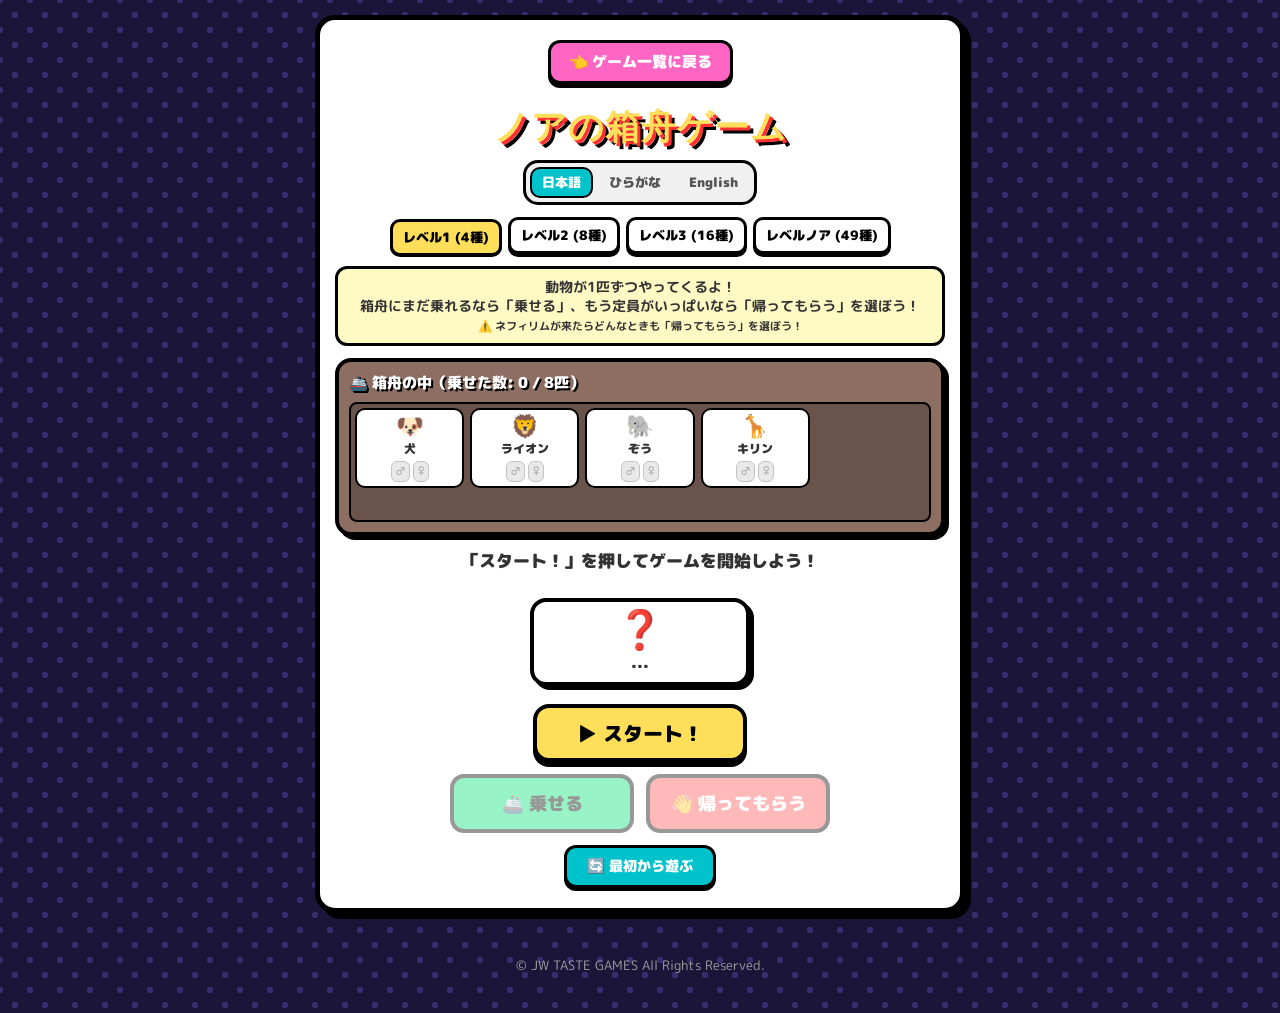
==== ark_game.html @ 095ab3c3 "Add files via upload" ====
<!DOCTYPE html>
<html lang="ja">

<head>
 <meta charset="UTF-8">
 <meta name="viewport" content="width=device-width, initial-scale=1.0, maximum-scale=1.0, user-scalable=no">
 <title>ARK GAME - JW TASTE GAMES</title>
 <!-- レトロゲーム風フォント (Google Fonts) -->
 <link href="https://fonts.googleapis.com/css2?family=Press+Start+2P&family=M+PLUS+Rounded+1c:wght@700;900&display=swap" rel="stylesheet">
 
 <style>
 * {
   box-sizing: border-box;
 }

 /* 全体のスタイル（index.htmlと統一） */
 body {
   background-color: #1b153a; /* ポップな濃いパープル */
   color: #333;
   font-family: 'M PLUS Rounded 1c', sans-serif;
   margin: 0;
   padding: 15px 10px;
   display: flex;
   flex-direction: column;
   align-items: center;
   min-height: 100vh;
   background-image: 
     radial-gradient(#392c6e 15%, transparent 16%),
     radial-gradient(#392c6e 15%, transparent 16%);
   background-size: 30px 30px;
   background-position: 0 0, 15px 15px;
   overflow-x: hidden;
   transition: background-color 0.5s ease;
 }

 body.success-bg {
   background-color: #0d47a1;
 }

 body.error-bg {
   background-color: #212121 !important;
 }

 /* メインコンテナ（白カード枠） */
 .main-card {
   background: #ffffff;
   border: 5px solid #000000;
   border-radius: 20px;
   padding: 20px 15px;
   box-shadow: 6px 6px 0px #000000;
   width: 100%;
   max-width: 650px;
   display: flex;
   flex-direction: column;
   align-items: center;
   margin-bottom: 20px;
 }

 /* タイトル */
 h1 {
   font-family: 'Press Start 2P', cursive, sans-serif;
   font-size: 1.8rem;
   color: #ffde59; /* レトロイエロー */
   text-shadow: 3px 3px 0px #ff3131, 6px 6px 0px #000000;
   letter-spacing: 1px;
   margin: 0 0 15px 0;
   text-align: center;
   line-height: 1.3;
 }

 /* 戻るボタン */
 .back-btn {
   display: inline-block;
   background-color: #ff66c4;
   color: #ffffff;
   font-weight: 900;
   font-size: 0.95rem;
   padding: 8px 18px;
   border: 3.5px solid #000000;
   border-radius: 12px;
   text-decoration: none;
   box-shadow: 0 4px 0 #000000;
   margin-bottom: 15px;
   transition: all 0.1s;
 }

 .back-btn:active {
   transform: translateY(3px);
   box-shadow: 0 1px 0 #000000;
 }

 /* 言語切替エリア */
 .lang-switch-container {
   margin-bottom: 12px;
   background: #f0f0f0;
   border: 3px solid #000000;
   padding: 4px;
   border-radius: 15px;
   display: flex;
   gap: 4px;
 }

 .lang-btn {
   background: none;
   border: 2px solid transparent;
   padding: 4px 10px;
   border-radius: 10px;
   cursor: pointer;
   font-size: 0.8rem;
   font-weight: 900;
   color: #555;
   font-family: 'M PLUS Rounded 1c', sans-serif;
 }

 .lang-btn.active {
   background-color: #00c2cb;
   color: white;
   border-color: #000000;
 }

 /* 説明テキスト */
 .instructions {
   font-size: 0.85rem;
   margin: 0 0 12px 0;
   color: #333;
   line-height: 1.4;
   font-weight: 700;
   background-color: #fff9c4;
   border: 3px solid #000000;
   border-radius: 12px;
   padding: 8px 12px;
   text-align: center;
   width: 100%;
 }

 body.error-bg .instructions {
   background-color: #424242;
   color: #ffffff;
 }

 /* レベル選択エリア */
 .level-container {
   margin-bottom: 12px;
   display: flex;
   justify-content: center;
   gap: 6px;
   flex-wrap: wrap;
 }

 .level-btn {
   background-color: #ffffff;
   border: 3px solid #000000;
   color: #000000;
   font-size: 0.8rem;
   font-weight: 900;
   padding: 6px 10px;
   border-radius: 10px;
   cursor: pointer;
   box-shadow: 0 3px 0 #000000;
   font-family: 'M PLUS Rounded 1c', sans-serif;
 }

 .level-btn.active {
   background-color: #ffde59;
   transform: translateY(2px);
   box-shadow: 0 1px 0 #000000;
 }

 /* 箱舟エリア */
 .ark-wrapper {
   position: relative;
   width: 100%;
   margin-bottom: 12px;
 }

 .ark-container {
   background-color: #8d6e63;
   border: 4px solid #000000;
   border-radius: 16px;
   padding: 10px;
   box-shadow: 4px 4px 0px #000000;
   transition: transform 2s ease, opacity 2s ease;
 }

 .ark-container.sinking {
   transform: translateY(150px) rotate(15deg);
   opacity: 0.2;
 }

 .ark-title {
   color: #fff;
   font-size: 0.95rem;
   font-weight: 900;
   margin-bottom: 8px;
   text-shadow: 2px 2px 0px #000;
 }

 .ark-grid-scroll {
   max-height: 28vh;
   min-height: 120px;
   overflow-y: auto;
   padding: 4px;
   border-radius: 8px;
   background-color: rgba(0, 0, 0, 0.25);
   border: 2px solid #000;
 }

 .ark-grid-scroll::-webkit-scrollbar {
   width: 8px;
 }

 .ark-grid-scroll::-webkit-scrollbar-thumb {
   background: #ffde59;
   border-radius: 4px;
   border: 2px solid #000;
 }

 .ark-grid {
   display: grid;
   grid-template-columns: repeat(auto-fill, minmax(85px, 1fr));
   gap: 6px;
 }

 .ark-card {
   background-color: #ffffff;
   border: 2.5px solid #000000;
   border-radius: 10px;
   padding: 4px 2px;
   font-size: 0.8rem;
   text-align: center;
   color: #333;
   font-weight: 900;
 }

 .ark-card .emoji {
   font-size: 1.4rem;
   display: block;
   line-height: 1.1;
 }

 .animal-name {
   font-weight: 900;
   margin-top: 2px;
   font-size: 0.75rem;
   white-space: nowrap;
   overflow: hidden;
   text-overflow: ellipsis;
 }

 .genders {
   margin-top: 3px;
   font-size: 0.7rem;
   font-weight: 900;
   display: flex;
   justify-content: center;
   gap: 3px;
 }

 .gender-male-on {
   color: #ffffff;
   background-color: #29b6f6;
   padding: 1px 4px;
   border-radius: 6px;
   border: 1.5px solid #000;
 }

 .gender-female-on {
   color: #ffffff;
   background-color: #ab47bc;
   padding: 1px 4px;
   border-radius: 6px;
   border: 1.5px solid #000;
 }

 .gender-off {
   color: #888;
   background-color: #e0e0e0;
   padding: 1px 4px;
   border-radius: 6px;
   border: 1.5px solid #aaa;
   opacity: 0.7;
 }

 .count-text {
   font-size: 0.65rem;
 }

 /* メッセージエリア */
 .message {
   font-size: 1.05rem;
   font-weight: 900;
   min-height: 2em;
   margin-bottom: 8px;
   text-align: center;
 }

 .success { color: #2e7d32; }
 .error { color: #d32f2f; }

 .clear-time {
   font-size: 1.2rem;
   color: #ffffff;
   background-color: #ff66c4;
   border: 3px solid #000000;
   border-radius: 12px;
   padding: 6px 16px;
   margin: 6px auto;
   display: inline-block;
   font-weight: 900;
   box-shadow: 3px 3px 0 #000;
   animation: popIn 0.3s ease;
 }

 @keyframes popIn {
   0% { transform: scale(0.8); opacity: 0; }
   100% { transform: scale(1); opacity: 1; }
 }

 /* ステージ (訪問カード) */
 .stage {
   height: 105px;
   position: relative;
   width: 100%;
   max-width: 320px;
   margin: 0 auto 10px auto;
   display: flex;
   justify-content: center;
   align-items: center;
 }

 .visitor-card {
   background-color: #ffffff;
   border: 4px solid #000000;
   border-radius: 16px;
   width: 190px;
   padding: 8px;
   box-shadow: 4px 4px 0px #000000;
   position: absolute;
   transition: all 0.3s ease;
   text-align: center;
 }

 .visitor-card.walk-in { animation: slideIn 0.3s forwards; }
 .visitor-card.board-in { animation: moveToArk 0.4s forwards; }
 .visitor-card.walk-out { animation: slideOut 0.4s forwards; }

 @keyframes slideIn {
   0% { transform: translateX(200px); opacity: 0; }
   100% { transform: translateX(0); opacity: 1; }
 }

 @keyframes moveToArk {
   0% { transform: translateY(0) scale(1); opacity: 1; }
   100% { transform: translateY(-120px) scale(0.2); opacity: 0; }
 }

 @keyframes slideOut {
   0% { transform: translateX(0); opacity: 1; }
   100% { transform: translateX(-200px); opacity: 0; }
 }

 .visitor-emoji {
   font-size: 2.4rem;
   line-height: 1;
 }

 .visitor-name {
   font-size: 0.95rem;
   font-weight: 900;
   margin-top: 4px;
   color: #333;
 }

 /* ボタンエリア */
 .action-btns {
   display: flex;
   justify-content: center;
   gap: 12px;
   margin-bottom: 12px;
   width: 100%;
   max-width: 380px;
 }

 .btn {
   font-size: 1.1rem;
   font-weight: 900;
   padding: 12px 10px;
   border-radius: 14px;
   border: 4px solid #000000;
   cursor: pointer;
   box-shadow: 0 4px 0 #000000;
   transition: transform 0.1s;
   flex: 1;
   font-family: 'M PLUS Rounded 1c', sans-serif;
 }

 .btn:active {
   transform: translateY(3px);
   box-shadow: 0 1px 0 #000000;
 }

 .btn:disabled {
   opacity: 0.4;
   cursor: not-allowed;
   box-shadow: none;
 }

 .btn-board { background-color: #00e676; color: #000; }
 .btn-reject { background-color: #ff5252; color: #fff; }

 /* スタートボタン */
 .btn-start {
   background-color: #ffde59;
   color: #000;
   font-size: 1.25rem;
   padding: 10px 40px;
   border-radius: 16px;
   border: 4px solid #000000;
   cursor: pointer;
   font-weight: 900;
   box-shadow: 0 5px 0 #000000;
   margin-bottom: 12px;
   font-family: 'M PLUS Rounded 1c', sans-serif;
   animation: pulse 1.5s infinite;
 }

 /* リセットボタン */
 .btn-reset {
   background-color: #00c2cb;
   color: white;
   border: 3px solid #000000;
   padding: 8px 20px;
   font-size: 0.9rem;
   border-radius: 12px;
   cursor: pointer;
   font-weight: 900;
   box-shadow: 0 3px 0 #000000;
   font-family: 'M PLUS Rounded 1c', sans-serif;
 }

 @keyframes pulse {
   0% { transform: scale(1); }
   50% { transform: scale(1.04); }
   100% { transform: scale(1); }
 }

 .rainbow {
   display: none;
   position: fixed;
   top: 0;
   left: 50%;
   transform: translateX(-50%);
   width: 100%;
   height: 300px;
   border-radius: 0 0 50% 50%;
   background: radial-gradient(circle, rgba(255, 255, 255, 0) 40%,
   rgba(255, 0, 0, 0.4) 45%,
   rgba(255, 165, 0, 0.4) 50%,
   rgba(255, 255, 0, 0.4) 55%,
   rgba(0, 128, 0, 0.4) 60%,
   rgba(0, 0, 255, 0.4) 65%,
   rgba(238, 130, 238, 0.4) 70%);
   pointer-events: none;
   z-index: 10;
 }

 /* フッター */
 footer {
   margin-top: auto;
   padding: 10px;
   font-size: 0.8rem;
   color: #a0a0a0;
   text-align: center;
 }

 @media (min-width: 600px) {
   h1 { font-size: 2.2rem; }
   .ark-grid { grid-template-columns: repeat(auto-fill, minmax(100px, 1fr)); }
   .visitor-card { width: 220px; }
 }
 </style>
</head>

<body>

 <div class="rainbow" id="rainbow"></div>

 <main class="main-card">

   <!-- トップに戻るボタン -->
   <a href="index.html" class="back-btn">👈 ゲーム一覧に戻る</a>

   <h1 id="ui-title">ARK GAME</h1>

   <!-- 言語切り替えボタン -->
   <div class="lang-switch-container">
     <button class="lang-btn active" id="lang-ja" onclick="setLanguage('ja')">日本語</button>
     <button class="lang-btn" id="lang-kana" onclick="setLanguage('kana')">ひらがな</button>
     <button class="lang-btn" id="lang-en" onclick="setLanguage('en')">English</button>
   </div>

   <!-- レベル選択ボタン -->
   <div class="level-container">
     <button class="level-btn active" id="lvl-1" onclick="changeLevel(1)">レベル1 (4種)</button>
     <button class="level-btn" id="lvl-2" onclick="changeLevel(2)">レベル2 (8種)</button>
     <button class="level-btn" id="lvl-3" onclick="changeLevel(3)">レベル3 (16種)</button>
     <button class="level-btn" id="lvl-4" onclick="changeLevel(4)">レベルノア (49種)</button>
   </div>

   <p class="instructions" id="ui-instructions"></p>

   <!-- 箱舟エリア -->
   <div class="ark-wrapper">
     <div class="ark-container" id="ark-container">
       <div class="ark-title" id="ui-ark-title">🚢 箱舟の中（乗せた数: <span id="count">0</span> / <span id="max-count">8</span>匹）</div>
       <div class="ark-grid-scroll">
         <div class="ark-grid" id="ark-grid"></div>
       </div>
     </div>
   </div>

   <!-- メッセージエリア -->
   <div class="message" id="message"></div>
   <div id="clear-time-display"></div>

   <!-- 訪問中の動物（ステージ） -->
   <div class="stage">
     <div class="visitor-card" id="v-card">
       <div class="visitor-emoji" id="v-emoji">❓</div>
       <div class="visitor-name" id="v-name">...</div>
     </div>
   </div>

   <!-- スタートボタン -->
   <button class="btn-start" id="btn-start" onclick="startGame()">▶️ スタート！</button>

   <!-- アクションボタン -->
   <div class="action-btns">
     <button class="btn btn-board" id="btn-board" onclick="handleChoice(true)">🚢 乗せる</button>
     <button class="btn btn-reject" id="btn-reject" onclick="handleChoice(false)">👋 帰ってもらう</button>
   </div>

   <!-- 最初から遊ぶボタン -->
   <button class="btn-reset" id="btn-reset" onclick="resetGame()">🔄 最初から遊ぶ</button>

 </main>

 <footer>
   <p>&copy; JW TASTE GAMES All Rights Reserved.</p>
 </footer>

 <script>
 // --- 効果音機能 (Web Audio API) ---
 const audioCtx = new (window.AudioContext || window.webkitAudioContext)();

 function playSound(type) {
  if (audioCtx.state === 'suspended') {
   audioCtx.resume();
  }

  const osc = audioCtx.createOscillator();
  const gain = audioCtx.createGain();
  osc.connect(gain);
  gain.connect(audioCtx.destination);

  const now = audioCtx.currentTime;

  if (type === 'appear') {
   osc.type = 'sine';
   osc.frequency.setValueAtTime(300, now);
   osc.frequency.exponentialRampToValueAtTime(600, now + 0.08);
   gain.gain.setValueAtTime(0.3, now);
   gain.gain.linearRampToValueAtTime(0.01, now + 0.08);
   osc.start(now);
   osc.stop(now + 0.08);

  } else if (type === 'board') {
   osc.type = 'triangle';
   osc.frequency.setValueAtTime(523.25, now);
   osc.frequency.setValueAtTime(659.25, now + 0.08);
   osc.frequency.setValueAtTime(783.99, now + 0.16);
   gain.gain.setValueAtTime(0.3, now);
   gain.gain.linearRampToValueAtTime(0.01, now + 0.3);
   osc.start(now);
   osc.stop(now + 0.3);

  } else if (type === 'reject') {
   osc.type = 'sine';
   osc.frequency.setValueAtTime(400, now);
   osc.frequency.exponentialRampToValueAtTime(150, now + 0.12);
   gain.gain.setValueAtTime(0.2, now);
   gain.gain.linearRampToValueAtTime(0.01, now + 0.12);
   osc.start(now);
   osc.stop(now + 0.12);

  } else if (type === 'win') {
   const notes = [523.25, 659.25, 783.99, 1046.50];
   notes.forEach((freq, idx) => {
    const o = audioCtx.createOscillator();
    const g = audioCtx.createGain();
    o.type = 'triangle';
    o.connect(g);
    g.connect(audioCtx.destination);
    const startTime = now + idx * 0.12;
    o.frequency.setValueAtTime(freq, startTime);
    g.gain.setValueAtTime(0.3, startTime);
    g.gain.linearRampToValueAtTime(0.01, startTime + 0.4);
    o.start(startTime);
    o.stop(startTime + 0.4);
   });

  } else if (type === 'lose') {
   osc.type = 'sawtooth';
   osc.frequency.setValueAtTime(150, now);
   osc.frequency.linearRampToValueAtTime(40, now + 0.8);
   gain.gain.setValueAtTime(0.4, now);
   gain.gain.linearRampToValueAtTime(0.01, now + 0.8);
   osc.start(now);
   osc.stop(now + 0.8);
  }
 }

 // 動物データ (合計 49 種類)
 const allAnimals = [
  // レベル1 (4種)
  { id: "elephant", name: "ぞう",kanaName: "ぞう",enName: "Elephant", emoji: "🐘", maxMale: 1, maxFemale: 1 },
  { id: "giraffe", name: "キリン",kanaName: "きりん",enName: "Giraffe",emoji: "🦒", maxMale: 1, maxFemale: 1 },
  { id: "lion",name: "ライオン", kanaName: "らいおん", enName: "Lion", emoji: "🦁", maxMale: 1, maxFemale: 1 },
  { id: "dog", name: "犬",kanaName: "いぬ",enName: "Dog",emoji: "🐶", maxMale: 1, maxFemale: 1 },

  // レベル2で追加 (計8種)
  { id: "gorilla", name: "ごりら",kanaName: "ごりら",enName: "Gorilla",emoji: "🦍", maxMale: 1, maxFemale: 1 },
  { id: "rabbit",name: "ウサギ",kanaName: "うさぎ",enName: "Rabbit", emoji: "🐰", maxMale: 1, maxFemale: 1 },
  { id: "cat", name: "猫",kanaName: "ねこ",enName: "Cat",emoji: "🐱", maxMale: 1, maxFemale: 1 },
  { id: "dove",name: "鳩",kanaName: "はと",enName: "Dove", emoji: "🕊️", maxMale: 3, maxFemale: 4 }, // 清

  // レベル3で追加 (計16種)
  { id: "mouse", name: "ネズミ",kanaName: "ねずみ",enName: "Mouse",emoji: "🐭", maxMale: 1, maxFemale: 1 },
  { id: "crocodile",name: "わに",kanaName: "わに",enName: "Crocodile", emoji: "🐊", maxMale: 1, maxFemale: 1 },
  { id: "chicken", name: "鶏",kanaName: "にわとり", enName: "Chicken",emoji: "🐔", maxMale: 3, maxFemale: 4 }, // 清
  { id: "frog",name: "カエル",kanaName: "かえる",enName: "Frog", emoji: "🐸", maxMale: 1, maxFemale: 1 },
  { id: "horse", name: "馬",kanaName: "うま",enName: "Horse",emoji: "🐴", maxMale: 1, maxFemale: 1 },
  { id: "cow", name: "牛",kanaName: "うし",enName: "Cow",emoji: "🐮", maxMale: 3, maxFemale: 4 }, // 清
  { id: "pig", name: "豚",kanaName: "ぶた",enName: "Pig",emoji: "🐷", maxMale: 1, maxFemale: 1 },
  { id: "panda", name: "パンダ",kanaName: "ぱんだ",enName: "Panda",emoji: "🐼", maxMale: 1, maxFemale: 1 },

  // レベルノアで追加 (計49種)
  { id: "nephilim", name: "ネフィリム", kanaName: "ねふぃりむ", enName: "Nephilim", emoji: "🧌", maxMale: 0, maxFemale: 0, isForbidden: true }, // お邪魔キャラ
  { id: "sheep", name: "ひつじ",kanaName: "ひつじ",enName: "Sheep",emoji: "🐑", maxMale: 3, maxFemale: 4 }, // 清
  { id: "goat",name: "やぎ",kanaName: "やぎ",enName: "Goat", emoji: "🐐", maxMale: 3, maxFemale: 4 }, // 清
  { id: "moose", name: "ヘラジカ", kanaName: "へらじか", enName: "Moose",emoji: "🫎", maxMale: 3, maxFemale: 4 }, // 清
  { id: "deer",name: "シカ",kanaName: "しか",enName: "Deer", emoji: "🦌", maxMale: 3, maxFemale: 4 }, // 清
  { id: "eagle", name: "ワシ",kanaName: "わし",enName: "Eagle",emoji: "🦅", maxMale: 3, maxFemale: 4 }, // 清
  { id: "duck",name: "カモ",kanaName: "かも",enName: "Duck", emoji: "🦆", maxMale: 3, maxFemale: 4 }, // 清
  { id: "owl", name: "フクロウ", kanaName: "ふくろう", enName: "Owl",emoji: "🦉", maxMale: 3, maxFemale: 4 },// 清
  { id: "flamingo", name: "フラミンゴ",kanaName: "ふらみんご",enName: "Flamingo",emoji: "🦩", maxMale: 3, maxFemale: 4 }, // 清
  { id: "peacock", name: "クジャク", kanaName: "くじゃく", enName: "Peacock", emoji: "🦚", maxMale: 3, maxFemale: 4 },
  { id: "parrot",name: "インコ",kanaName: "いんこ",enName: "Parrot", emoji: "🦜", maxMale: 3, maxFemale: 4 },
  { id: "fox", name: "きつね",kanaName: "きつね",enName: "Fox",emoji: "🦊", maxMale: 1, maxFemale: 1 },
  { id: "bear",name: "くま",kanaName: "くま",enName: "Bear", emoji: "🐻", maxMale: 1, maxFemale: 1 },
  { id: "koala", name: "コアラ",kanaName: "こあら",enName: "Koala",emoji: "🐨", maxMale: 1, maxFemale: 1 },
  { id: "tiger", name: "トラ",kanaName: "とら",enName: "Tiger",emoji: "🐯", maxMale: 1, maxFemale: 1 },
  { id: "monkey",name: "さる",kanaName: "さる",enName: "Monkey", emoji: "🐵", maxMale: 1, maxFemale: 1 },
  { id: "hippo", name: "カバ",kanaName: "かば",enName: "Hippo",emoji: "🦛", maxMale: 1, maxFemale: 1 },
  { id: "rhino", name: "サイ",kanaName: "さい",enName: "Rhino",emoji: "🦏", maxMale: 1, maxFemale: 1 },
  { id: "kangaroo", name: "カンガルー",kanaName: "かんがるー",enName: "Kangaroo",emoji: "🦘", maxMale: 1, maxFemale: 1 },
  { id: "llama", name: "ラマ",kanaName: "らま",enName: "Llama",emoji: "🦙", maxMale: 1, maxFemale: 1 },
  { id: "sloth", name: "ナマケモノ",kanaName: "なまけもの",enName: "Sloth",emoji: "🦥", maxMale: 1, maxFemale: 1 },
  { id: "otter", name: "カワウソ", kanaName: "かわうそ", enName: "Otter",emoji: "🦦", maxMale: 1, maxFemale: 1 },
  { id: "skunk", name: "スカンク", kanaName: "すかんく", enName: "Skunk",emoji: "🦨", maxMale: 1, maxFemale: 1 },
  { id: "badger",name: "アナグマ", kanaName: "あなぐま", enName: "Badger", emoji: "🦡", maxMale: 1, maxFemale: 1 },
  { id: "hedgehog", name: "ハリネズミ",kanaName: "はりねずみ",enName: "Hedgehog",emoji: "🦔", maxMale: 1, maxFemale: 1 },
  { id: "bat", name: "コウモリ", kanaName: "こうもり", enName: "Bat",emoji: "🦇", maxMale: 1, maxFemale: 1 },
  { id: "chipmunk", name: "リス",kanaName: "りす",enName: "Squirrel", emoji: "🐿️", maxMale: 1, maxFemale: 1 },
  { id: "donkey",name: "ロバ",kanaName: "ろば",enName: "Donkey", emoji: "🫏", maxMale: 1, maxFemale: 1 },
  { id: "zebra", name: "シマウマ", kanaName: "しまうま", enName: "Zebra",emoji: "🦓", maxMale: 1, maxFemale: 1 },
  { id: "turtle",name: "カメ",kanaName: "かめ",enName: "Turtle", emoji: "🐢", maxMale: 1, maxFemale: 1 },
  { id: "lizard",name: "トカゲ",kanaName: "とかげ",enName: "Lizard", emoji: "🦎", maxMale: 1, maxFemale: 1 },
  { id: "snake", name: "ヘビ",kanaName: "へび",enName: "Snake",emoji: "🐍", maxMale: 1, maxFemale: 1 },
  { id: "butterfly",name: "チョウ",kanaName: "ちょう",enName: "Butterfly",emoji: "🦋", maxMale: 1, maxFemale: 1 },
  { id: "bee", name: "ミツバチ", kanaName: "みつばち", enName: "Bee", emoji: "🐝", maxMale: 1, maxFemale: 1 },
  { id: "ladybug", name: "テントウムシ",kanaName:"てんとうむし",enName:"Ladybug",emoji: "🐞", maxMale: 1, maxFemale: 1 },
  { id: "caterpillar",name:"イモムシ",kanaName: "いもむし", enName: "Caterpillar",emoji: "🐛", maxMale: 1, maxFemale: 1 },
  { id: "camel", name: "ラクダ",kanaName: "らくだ",enName: "Camel",emoji: "🐪", maxMale: 1, maxFemale: 1 },
  { id: "swan",name: "白鳥",kanaName: "はくちょう",enName: "Swan", emoji: "🦢", maxMale: 3, maxFemale: 4 }, // 清
  { id: "hawk",name: "鷹", kanaName: "たか",enName: "Hawk", emoji: "🦅", maxMale: 3, maxFemale: 4 }, // 清
  { id: "penguin", name: "ペンギン",kanaName: "ぺんぎん", enName: "Penguin",emoji: "🐧", maxMale: 1, maxFemale: 1 },
  { id: "dodo",name: "ドードー",kanaName: "どーどー", enName: "Dodo", emoji: "🦤", maxMale: 1, maxFemale: 1 },
  { id: "snail", name: "カタツムリ", kanaName: "かたつむり",enName: "Snail",emoji: "🐌", maxMale: 1, maxFemale: 1 }
 ];

 let currentLevel = 1;
 let activeAnimals = [];
 let totalTarget = 0;

 let arkState = {};
 let currentVisitor = null;
 let onboardCount = 0;
 let isGameOver = false;
 let isGameStarted = false;
 let isAnimating = false;

 let startTime = null;
 let currentLang = 'ja';

 function setLanguage(lang) {
  currentLang = lang;
  ['ja', 'kana', 'en'].forEach(l => {
   const btn = document.getElementById(`lang-${l}`);
   if (l === lang) btn.classList.add('active');
   else btn.classList.remove('active');
  });

  updateTexts();
  renderArk();
  if (currentVisitor) {
   updateVisitorCardName();
  }
 }

 function getAnimalDisplayName(animal) {
  if (currentLang === 'en') return animal.enName;
  if (currentLang === 'kana') return animal.kanaName;
  return animal.name;
 }

 function getGenderText(gender) {
  if (gender === 'none') return "";
  if (gender === 'male') {
   if (currentLang === 'en') return "♂ Male";
   if (currentLang === 'kana') return "おす";
   return "♂ (オス)";
  } else {
   if (currentLang === 'en') return "♀ Female";
   if (currentLang === 'kana') return "めす";
   return "♀ (メス)";
  }
 }

 function updateVisitorCardName() {
  if (!currentVisitor) return;
  const animalName = getAnimalDisplayName(currentVisitor);
  const genderSymbol = getGenderText(currentVisitor.gender);
  document.getElementById("v-name").textContent = genderSymbol ? `${animalName} ${genderSymbol}` : animalName;
 }

 function updateTexts() {
  if (currentLang === 'en') {
   document.getElementById("ui-title").textContent = "ARK GAME";
   document.getElementById("lvl-1").textContent = "Level 1 (4 types)";
   document.getElementById("lvl-2").textContent = "Level 2 (8 types)";
   document.getElementById("lvl-3").textContent = "Level 3 (16 types)";
   document.getElementById("lvl-4").textContent = "Noah Level (49 types)";
   
   document.getElementById("ui-instructions").innerHTML = 
   `Animals arrive one by one!<br>` +
   `Tap <strong>"Board"</strong> if there's room, or <strong>"Reject"</strong> if capacity is full!<br>` +
   `<small id="clean-note">⚠️ Always <strong>Reject</strong> Nephilim! ✨ Clean animals: <strong>3 Males / 4 Females</strong>.</small>`;
   
   document.getElementById("btn-board").textContent = "🚢 Board";
   document.getElementById("btn-reject").textContent = "👋 Reject";
   document.getElementById("btn-start").textContent = "▶️ Start!";
   document.getElementById("btn-reset").textContent = "🔄 Play Again";
   
   if (!isGameStarted && !isGameOver) {
    document.getElementById("message").textContent = "Press 'Start!' to begin!";
   }

  } else if (currentLang === 'kana') {
   document.getElementById("ui-title").textContent = "のあの はこぶね";
   document.getElementById("lvl-1").textContent = "れべる1 (4しゅ)";
   document.getElementById("lvl-2").textContent = "れべる2 (8しゅ)";
   document.getElementById("lvl-3").textContent = "れべる3 (16しゅ)";
   document.getElementById("lvl-4").textContent = "れべる のあ (49しゅ)";
   
   document.getElementById("ui-instructions").innerHTML = 
   `どうぶつが 1ひきずつ やってくるよ！<br>` +
   `はこぶねに まだのれるなら<strong>「のせる」</strong>、もう いっぱいなら<strong>「かえってもらう」</strong>を えらぼう！<br>` +
   `<small id="clean-note">⚠️ <strong>ねふぃりむ</strong>が きたら かならず <strong>「かえってもらう」</strong>を えらんでね！</small>`;
   
   document.getElementById("btn-board").textContent = "🚢 のせる";
   document.getElementById("btn-reject").textContent = "👋 かえってもらう";
   document.getElementById("btn-start").textContent = "▶️ すたーと！";
   document.getElementById("btn-reset").textContent = "🔄 もういちど あそぶ";
   
   if (!isGameStarted && !isGameOver) {
    document.getElementById("message").textContent = "「すたーと！」を おしてね！";
   }

  } else {
   document.getElementById("ui-title").textContent = "ノアの箱舟ゲーム";
   document.getElementById("lvl-1").textContent = "レベル1 (4種)";
   document.getElementById("lvl-2").textContent = "レベル2 (8種)";
   document.getElementById("lvl-3").textContent = "レベル3 (16種)";
   document.getElementById("lvl-4").textContent = "レベルノア (49種)";

   document.getElementById("ui-instructions").innerHTML = 
   `動物が1匹ずつやってくるよ！<br>` +
   `箱舟にまだ乗れるなら<strong>「乗せる」</strong>、もう定員がいっぱいなら<strong>「帰ってもらう」</strong>を選ぼう！<br>` +
   `<small id="clean-note">⚠️ <strong>ネフィリム</strong>が来たらどんなときも<strong>「帰ってもらう」</strong>を選ぼう！</small>`;

   document.getElementById("btn-board").textContent = "🚢 乗せる";
   document.getElementById("btn-reject").textContent = "👋 帰ってもらう";
   document.getElementById("btn-start").textContent = "▶️ スタート！";
   document.getElementById("btn-reset").textContent = "🔄 最初から遊ぶ";

   if (!isGameStarted && !isGameOver) {
    document.getElementById("message").textContent = "「スタート！」を押してゲームを開始しよう！";
   }
  }
 }

 function changeLevel(level) {
  currentLevel = level;

  document.querySelectorAll(".level-btn").forEach((btn, idx) => {
   if (idx + 1 === level) {
    btn.classList.add("active");
   } else {
    btn.classList.remove("active");
   }
  });

  resetGame();
 }

 function resetGame() {
  onboardCount = 0;
  isGameOver = false;
  isGameStarted = false;
  isAnimating = false;

  if (currentLevel === 1) {
   activeAnimals = allAnimals.slice(0, 4);
  } else if (currentLevel === 2) {
   activeAnimals = allAnimals.slice(0, 8);
  } else if (currentLevel === 3) {
   activeAnimals = allAnimals.slice(0, 16);
  } else {
   activeAnimals = [...allAnimals];
  }

  // 配列の位置をランダムにシャッフル
  for (let i = activeAnimals.length - 1; i > 0; i--) {
   const j = Math.floor(Math.random() * (i + 1));
   [activeAnimals[i], activeAnimals[j]] = [activeAnimals[j], activeAnimals[i]];
  }

  totalTarget = activeAnimals.reduce((sum, a) => a.isForbidden ? sum : sum + a.maxMale + a.maxFemale, 0);

  document.body.className = "";
  document.getElementById("rainbow").style.display = "none";
  document.getElementById("ark-container").className = "ark-container";
  document.getElementById("max-count").textContent = totalTarget;

  arkState = {};
  activeAnimals.forEach(a => {
   arkState[a.id] = { male: 0, female: 0, maxMale: a.maxMale, maxFemale: a.maxFemale, isForbidden: a.isForbidden };
  });

  document.getElementById("count").textContent = "0";
  document.getElementById("clear-time-display").innerHTML = ""; 

  document.getElementById("btn-start").style.display = "inline-block";
  enableButtons(false);

  document.getElementById("v-emoji").textContent = "❓";
  document.getElementById("v-name").textContent = "...";

  updateTexts();
  renderArk();
 }

 function startGame() {
  isGameStarted = true;
  startTime = Date.now();
  document.getElementById("btn-start").style.display = "none";
  enableButtons(true);

  let startMsg = "";
  const lvlName = currentLevel === 4 ? (currentLang === 'en' ? 'Noah' : (currentLang === 'kana' ? 'のあ' : 'ノア')) : currentLevel;

  if (currentLang === 'en') startMsg = `Level ${lvlName} Start!`;
  else if (currentLang === 'kana') startMsg = `れべる ${lvlName} すたーと！`;
  else startMsg = `レベル${lvlName} スタート！`;

  document.getElementById("message").textContent = startMsg;
  document.getElementById("message").className = "message";

  nextVisitor();
 }

 function renderArk() {
  const grid = document.getElementById("ark-grid");
  grid.innerHTML = "";

  let arkTitleText = "🚢 箱舟の中（乗せた数: ";
  let arkTitleSuffix = "匹）";
  if (currentLang === 'en') {
   arkTitleText = "🚢 Inside Ark (Boarded: ";
   arkTitleSuffix = ")";
  } else if (currentLang === 'kana') {
   arkTitleText = "🚢 はこぶねの なか（のせたかず: ";
   arkTitleSuffix = "ひき）";
  }

  document.getElementById("ui-ark-title").innerHTML = `${arkTitleText}<span id="count">${onboardCount}</span> / <span id="max-count">${totalTarget}</span>${arkTitleSuffix}`;

  activeAnimals.forEach(a => {
   if (a.isForbidden) return;

   const state = arkState[a.id];
   const card = document.createElement("div");
   card.className = "ark-card";

   const displayName = getAnimalDisplayName(a);

   let maleText = currentLang === 'en' ? "M" : (currentLang === 'kana' ? "おす" : "♂");
   let femaleText = currentLang === 'en' ? "F" : (currentLang === 'kana' ? "めす" : "♀");

   let maleHtml = "";
   let femaleHtml = "";

   if (a.maxMale === 1) {
    maleHtml = state.male > 0 ? `<span class="gender-male-on">${maleText}</span>` : `<span class="gender-off">${maleText}</span>`;
   } else {
    maleHtml = state.male > 0 ? `<span class="gender-male-on count-text">${maleText}${state.male}/${a.maxMale}</span>` : `<span class="gender-off count-text">${maleText}0/${a.maxMale}</span>`;
   }

   if (a.maxFemale === 1) {
    femaleHtml = state.female > 0 ? `<span class="gender-female-on">${femaleText}</span>` : `<span class="gender-off">${femaleText}</span>`;
   } else {
    femaleHtml = state.female > 0 ? `<span class="gender-female-on count-text">${femaleText}${state.female}/${a.maxFemale}</span>` : `<span class="gender-off count-text">${femaleText}0/${a.maxFemale}</span>`;
   }

   card.innerHTML = `
    <span class="emoji">${a.emoji}</span>
    <div class="animal-name">${displayName}</div>
    <div class="genders">${maleHtml} ${femaleHtml}</div>
   `;
   grid.appendChild(card);
  });
 }

 function nextVisitor() {
  if (isGameOver || !isGameStarted) return;

  const candidates = [];

  activeAnimals.forEach(animal => {
   if (animal.isForbidden) {
    candidates.push({ animal, gender: "none", weight: 3 });
   } else {
    ["male", "female"].forEach(gender => {
     const currentAmount = arkState[animal.id][gender];
     const maxAmount = gender === "male" ? animal.maxMale : animal.maxFemale;
     
     let weight = 0;
     if (currentAmount < maxAmount) {
      weight = (maxAmount - currentAmount) * 10;
     } else {
      weight = 1;
     }

     candidates.push({ animal, gender, weight });
    });
   }
  });

  const totalWeight = candidates.reduce((sum, c) => sum + c.weight, 0);
  let randomNum = Math.random() * totalWeight;
  let selectedCandidate = candidates[0];

  for (const candidate of candidates) {
   if (randomNum < candidate.weight) {
    selectedCandidate = candidate;
    break;
   }
   randomNum -= candidate.weight;
  }

  const selectedAnimal = selectedCandidate.animal;
  const selectedGender = selectedCandidate.gender;

  currentVisitor = {
   ...selectedAnimal,
   gender: selectedGender
  };

  const card = document.getElementById("v-card");
  card.className = "visitor-card"; 
  void card.offsetWidth;

  document.getElementById("v-emoji").textContent = currentVisitor.emoji;
  updateVisitorCardName();
  card.classList.add("walk-in");

  playSound('appear');
  isAnimating = false;
 }

 function handleChoice(playerWantsToBoard) {
  if (isGameOver || !isGameStarted || isAnimating || !currentVisitor) return;

  isAnimating = true;
  const animalId = currentVisitor.id;
  const gender = currentVisitor.gender;
  const isForbidden = currentVisitor.isForbidden;

  const currentAmount = isForbidden ? 0 : arkState[animalId][gender];
  const maxAmount = isForbidden ? 0 : (gender === "male" ? arkState[animalId].maxMale : arkState[animalId].maxFemale);
  const isFull = isForbidden || (currentAmount >= maxAmount);

  const msgEl = document.getElementById("message");
  const card = document.getElementById("v-card");
  const animalName = getAnimalDisplayName(currentVisitor);
  const genderText = getGenderText(gender);

  if (playerWantsToBoard) {
   if (isFull) {
    card.classList.add("board-in");
    playSound('lose');
    
    if (isForbidden) {
     if (currentLang === 'en') msgEl.textContent = `Failed! You cannot board ${animalName}!`;
     else if (currentLang === 'kana') msgEl.textContent = `しっぱい！ ${animalName}は のせられません！`;
     else msgEl.textContent = `失敗！ ${animalName}は乗せてはいけません！`;
    } else {
     if (currentLang === 'en') msgEl.textContent = `Failed! ${animalName} (${genderText}) is already full!`;
     else if (currentLang === 'kana') msgEl.textContent = `しっぱい！ ${animalName}の ${genderText}は もう いっぱいです！`;
     else msgEl.textContent = `失敗！ ${animalName}の${genderText}はもう定員がいっぱいです！`;
    }

    msgEl.className = "message error";
    endGame(false);
   } else {
    card.classList.add("board-in");
    playSound('board');
    setTimeout(() => {
     arkState[animalId][gender]++;
     onboardCount++;
     document.getElementById("count").textContent = onboardCount;

     const nowCount = arkState[animalId][gender];
     let countInfo = "";
     if (maxAmount > 1) {
      if (currentLang === 'en') countInfo = ` (${nowCount}/${maxAmount})`;
      else if (currentLang === 'kana') countInfo = ` (${nowCount}/${maxAmount}ひきめ)`;
      else countInfo = ` (${nowCount}/${maxAmount}匹目)`;
     }

     if (currentLang === 'en') msgEl.textContent = `⭕ Boarded ${animalName} (${genderText})${countInfo}!`;
     else if (currentLang === 'kana') msgEl.textContent = `⭕ ${animalName} ${genderText} ${countInfo} を のせました！`;
     else msgEl.textContent = `⭕ ${animalName} ${genderText} ${countInfo} を乗せました！`;

     msgEl.className = "message success";

     renderArk();

     if (onboardCount === totalTarget) {
      if (currentLang === 'en') msgEl.textContent = "🎉 Congratulations! All animals are aboard! 🎉";
      else if (currentLang === 'kana') msgEl.textContent = "🎉 おめでとう！ ぜんぶの どうぶつを のせられたよ！ 🎉";
      else msgEl.textContent = "🎉 おめでとう！すべての動物を乗せられました！ 🎉";

      msgEl.className = "message success";
      endGame(true);
     } else {
      nextVisitor();
     }
    }, 400);
   }
  } else {
   if (isFull) {
    card.classList.add("walk-out");
    playSound('reject');
    setTimeout(() => {
     if (isForbidden) {
      if (currentLang === 'en') msgEl.textContent = `⭕ Successfully turned away ${animalName}!`;
      else if (currentLang === 'kana') msgEl.textContent = `⭕ ${animalName}に かえってもらいました！`;
      else msgEl.textContent = `⭕ ${animalName}に無事帰ってもらいました！`;
     } else {
      if (currentLang === 'en') msgEl.textContent = `⭕ Turned away ${animalName} (${genderText}) as capacity was full.`;
      else if (currentLang === 'kana') msgEl.textContent = `⭕ ${animalName} ${genderText} は いっぱいだったので かえってもらいました。`;
      else msgEl.textContent = `⭕ ${animalName} ${genderText} は定員がいっぱいだったので帰ってもらいました。`;
     }

     msgEl.className = "message success";
     nextVisitor();
    }, 400);
   } else {
    card.classList.add("walk-out");
    playSound('lose');
    
    if (currentLang === 'en') msgEl.textContent = `Failed! ${animalName} (${genderText}) still had room!`;
    else if (currentLang === 'kana') msgEl.textContent = `しっぱい！ ${animalName}の ${genderText}は まだ のせられました！`;
    else msgEl.textContent = `失敗！ ${animalName}の${genderText}はまだ乗せられました！`;

    msgEl.className = "message error";
    endGame(false);
   }
  }
 }

 function endGame(isWin) {
  isGameOver = true;
  enableButtons(false);

  if (isWin) {
   playSound('win');
   document.body.className = "success-bg";
   document.getElementById("rainbow").style.display = "block";

   const elapsedTime = ((Date.now() - startTime) / 1000).toFixed(1);
   const minutes = Math.floor(elapsedTime / 60);
   const seconds = (elapsedTime % 60).toFixed(1);
   
   let timeString = "";
   if (currentLang === 'en') {
    timeString = minutes > 0 ? `${minutes}m ${seconds}s` : `${seconds}s`;
   } else if (currentLang === 'kana') {
    timeString = minutes > 0 ? `${minutes}ふん${seconds}びょう` : `${seconds}びょう`;
   } else {
    timeString = minutes > 0 ? `${minutes}分${seconds}秒` : `${seconds}秒`;
   }

   let clearLabel = "⏱️ クリアタイム";
   if (currentLang === 'en') clearLabel = "⏱️ Clear Time";
   else if (currentLang === 'kana') clearLabel = "⏱️ くりあたいむ";

   const timeDisplay = document.getElementById("clear-time-display");
   timeDisplay.innerHTML = `<div class="clear-time">${clearLabel}: ${timeString}</div>`;
  } else {
   document.body.className = "error-bg";
   setTimeout(() => {
    document.getElementById("ark-container").classList.add("sinking");
   }, 300);
  }
 }

 function enableButtons(enabled) {
  document.getElementById("btn-board").disabled = !enabled;
  document.getElementById("btn-reject").disabled = !enabled;
 }

 resetGame();
 </script>

</body>

</html>
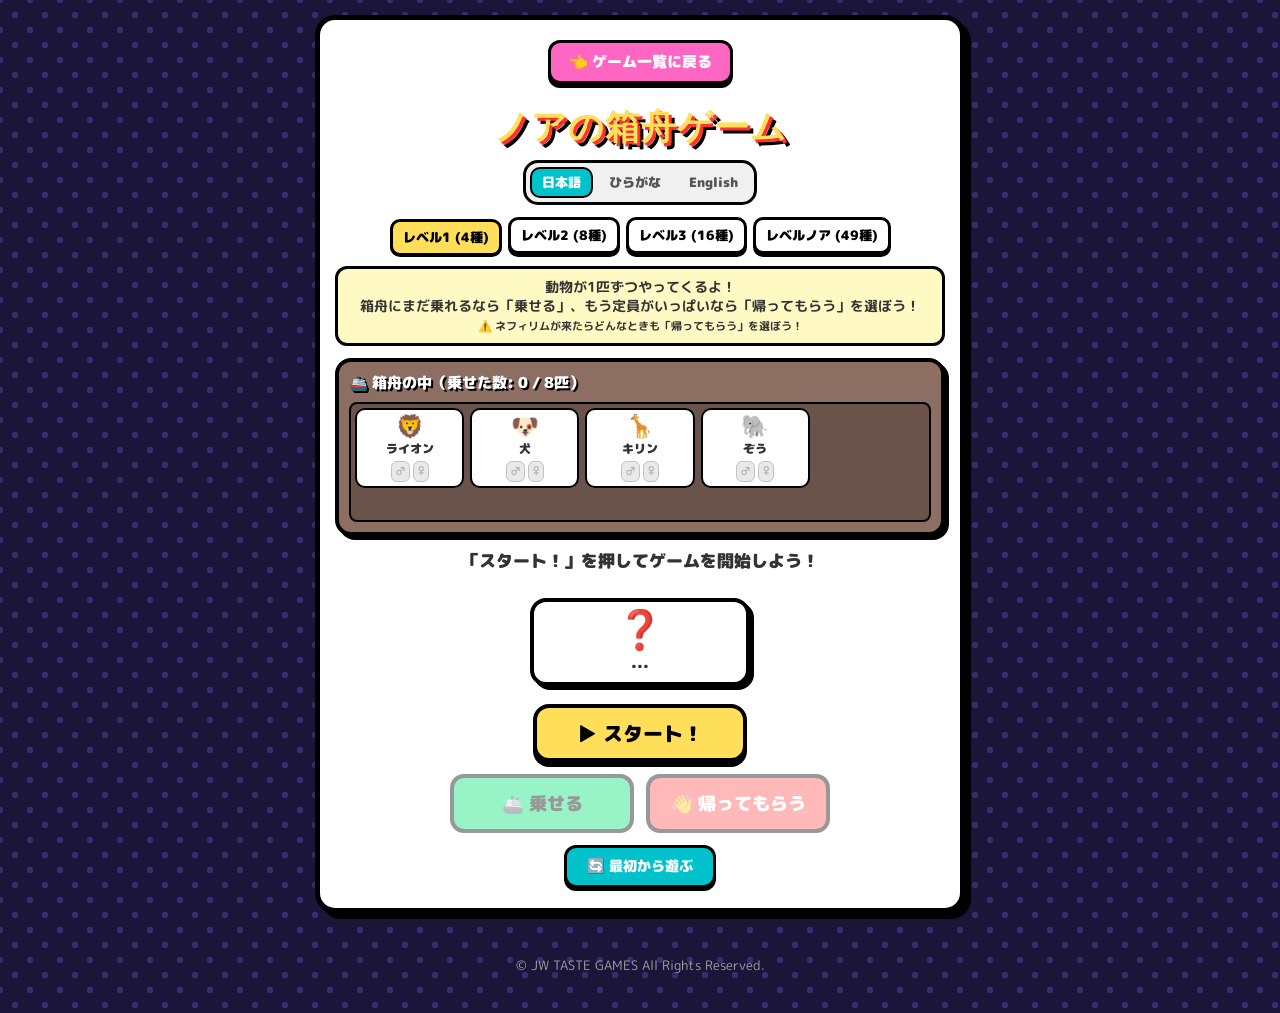
==== commit 3da1b43b: "Update ark_game.html" ====
--- a/ark_game.html
+++ b/ark_game.html
@@ -635,6 +635,7 @@
   { id: "dove",name: "鳩",kanaName: "はと",enName: "Dove", emoji: "🕊️", maxMale: 3, maxFemale: 4 }, // 清
 
   // レベル3で追加 (計16種)
+  { id: "nephilim", name: "ネフィリム", kanaName: "ねふぃりむ", enName: "Nephilim", emoji: "🧌", maxMale: 0, maxFemale: 0, isForbidden: true }, // お邪魔キャラ
   { id: "mouse", name: "ネズミ",kanaName: "ねずみ",enName: "Mouse",emoji: "🐭", maxMale: 1, maxFemale: 1 },
   { id: "crocodile",name: "わに",kanaName: "わに",enName: "Crocodile", emoji: "🐊", maxMale: 1, maxFemale: 1 },
   { id: "chicken", name: "鶏",kanaName: "にわとり", enName: "Chicken",emoji: "🐔", maxMale: 3, maxFemale: 4 }, // 清
@@ -645,7 +646,6 @@
   { id: "panda", name: "パンダ",kanaName: "ぱんだ",enName: "Panda",emoji: "🐼", maxMale: 1, maxFemale: 1 },
 
   // レベルノアで追加 (計49種)
-  { id: "nephilim", name: "ネフィリム", kanaName: "ねふぃりむ", enName: "Nephilim", emoji: "🧌", maxMale: 0, maxFemale: 0, isForbidden: true }, // お邪魔キャラ
   { id: "sheep", name: "ひつじ",kanaName: "ひつじ",enName: "Sheep",emoji: "🐑", maxMale: 3, maxFemale: 4 }, // 清
   { id: "goat",name: "やぎ",kanaName: "やぎ",enName: "Goat", emoji: "🐐", maxMale: 3, maxFemale: 4 }, // 清
   { id: "moose", name: "ヘラジカ", kanaName: "へらじか", enName: "Moose",emoji: "🫎", maxMale: 3, maxFemale: 4 }, // 清
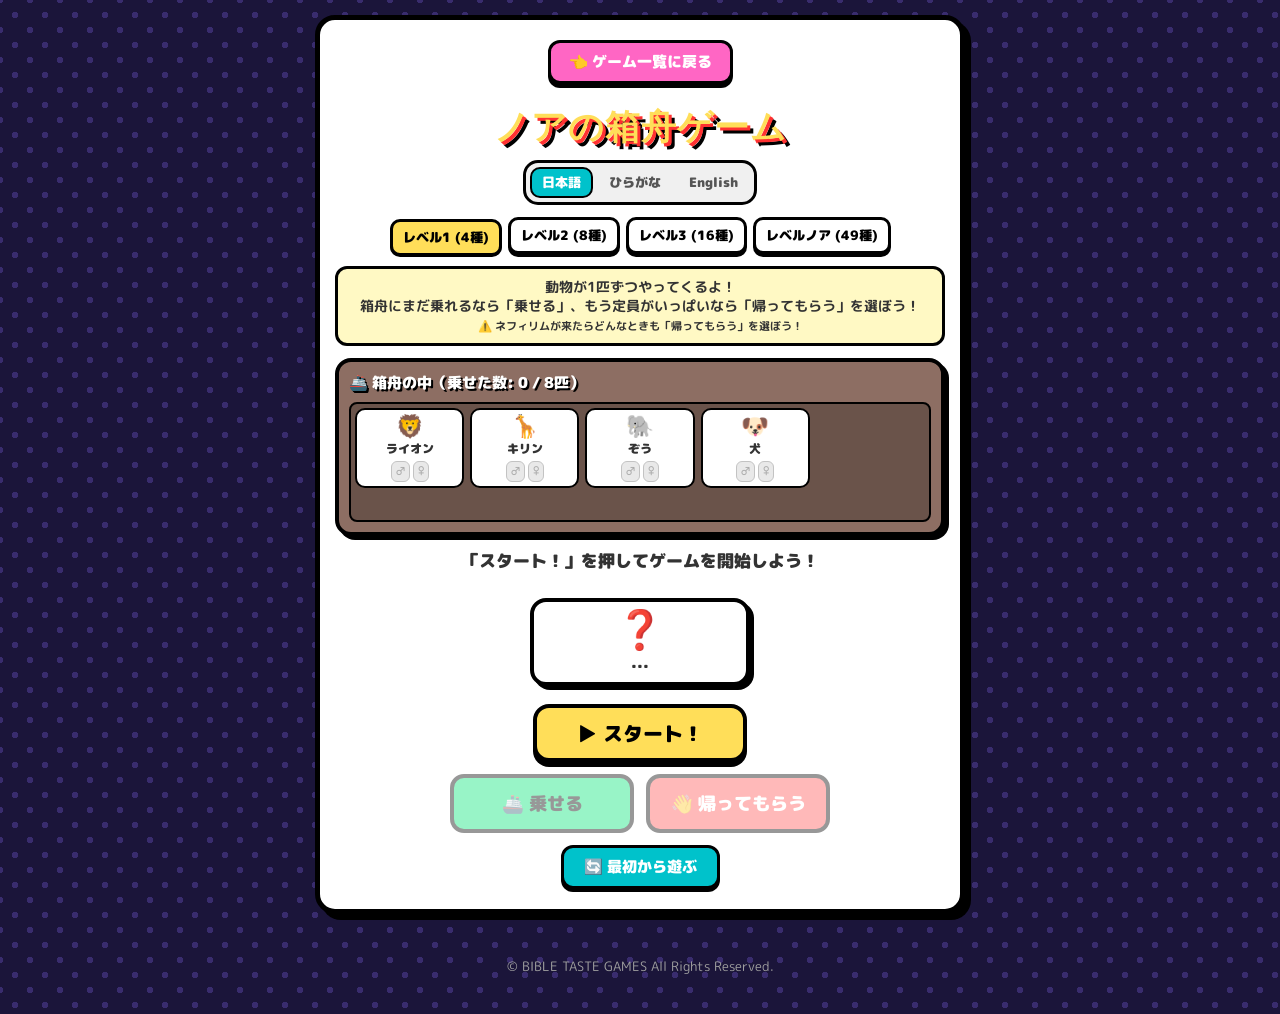
==== commit aeae5d57: "初回リファクタリング" ====
--- a/ark_game.html
+++ b/ark_game.html
@@ -1,1150 +1,75 @@
-<!DOCTYPE html>
-<html lang="ja">
-
-<head>
- <meta charset="UTF-8">
- <meta name="viewport" content="width=device-width, initial-scale=1.0, maximum-scale=1.0, user-scalable=no">
- <title>ARK GAME - JW TASTE GAMES</title>
- <!-- レトロゲーム風フォント (Google Fonts) -->
- <link href="https://fonts.googleapis.com/css2?family=Press+Start+2P&family=M+PLUS+Rounded+1c:wght@700;900&display=swap" rel="stylesheet">
- 
- <style>
- * {
-   box-sizing: border-box;
- }
-
- /* 全体のスタイル（index.htmlと統一） */
- body {
-   background-color: #1b153a; /* ポップな濃いパープル */
-   color: #333;
-   font-family: 'M PLUS Rounded 1c', sans-serif;
-   margin: 0;
-   padding: 15px 10px;
-   display: flex;
-   flex-direction: column;
-   align-items: center;
-   min-height: 100vh;
-   background-image: 
-     radial-gradient(#392c6e 15%, transparent 16%),
-     radial-gradient(#392c6e 15%, transparent 16%);
-   background-size: 30px 30px;
-   background-position: 0 0, 15px 15px;
-   overflow-x: hidden;
-   transition: background-color 0.5s ease;
- }
-
- body.success-bg {
-   background-color: #0d47a1;
- }
-
- body.error-bg {
-   background-color: #212121 !important;
- }
-
- /* メインコンテナ（白カード枠） */
- .main-card {
-   background: #ffffff;
-   border: 5px solid #000000;
-   border-radius: 20px;
-   padding: 20px 15px;
-   box-shadow: 6px 6px 0px #000000;
-   width: 100%;
-   max-width: 650px;
-   display: flex;
-   flex-direction: column;
-   align-items: center;
-   margin-bottom: 20px;
- }
-
- /* タイトル */
- h1 {
-   font-family: 'Press Start 2P', cursive, sans-serif;
-   font-size: 1.8rem;
-   color: #ffde59; /* レトロイエロー */
-   text-shadow: 3px 3px 0px #ff3131, 6px 6px 0px #000000;
-   letter-spacing: 1px;
-   margin: 0 0 15px 0;
-   text-align: center;
-   line-height: 1.3;
- }
-
- /* 戻るボタン */
- .back-btn {
-   display: inline-block;
-   background-color: #ff66c4;
-   color: #ffffff;
-   font-weight: 900;
-   font-size: 0.95rem;
-   padding: 8px 18px;
-   border: 3.5px solid #000000;
-   border-radius: 12px;
-   text-decoration: none;
-   box-shadow: 0 4px 0 #000000;
-   margin-bottom: 15px;
-   transition: all 0.1s;
- }
-
- .back-btn:active {
-   transform: translateY(3px);
-   box-shadow: 0 1px 0 #000000;
- }
-
- /* 言語切替エリア */
- .lang-switch-container {
-   margin-bottom: 12px;
-   background: #f0f0f0;
-   border: 3px solid #000000;
-   padding: 4px;
-   border-radius: 15px;
-   display: flex;
-   gap: 4px;
- }
-
- .lang-btn {
-   background: none;
-   border: 2px solid transparent;
-   padding: 4px 10px;
-   border-radius: 10px;
-   cursor: pointer;
-   font-size: 0.8rem;
-   font-weight: 900;
-   color: #555;
-   font-family: 'M PLUS Rounded 1c', sans-serif;
- }
-
- .lang-btn.active {
-   background-color: #00c2cb;
-   color: white;
-   border-color: #000000;
- }
-
- /* 説明テキスト */
- .instructions {
-   font-size: 0.85rem;
-   margin: 0 0 12px 0;
-   color: #333;
-   line-height: 1.4;
-   font-weight: 700;
-   background-color: #fff9c4;
-   border: 3px solid #000000;
-   border-radius: 12px;
-   padding: 8px 12px;
-   text-align: center;
-   width: 100%;
- }
-
- body.error-bg .instructions {
-   background-color: #424242;
-   color: #ffffff;
- }
-
- /* レベル選択エリア */
- .level-container {
-   margin-bottom: 12px;
-   display: flex;
-   justify-content: center;
-   gap: 6px;
-   flex-wrap: wrap;
- }
-
- .level-btn {
-   background-color: #ffffff;
-   border: 3px solid #000000;
-   color: #000000;
-   font-size: 0.8rem;
-   font-weight: 900;
-   padding: 6px 10px;
-   border-radius: 10px;
-   cursor: pointer;
-   box-shadow: 0 3px 0 #000000;
-   font-family: 'M PLUS Rounded 1c', sans-serif;
- }
-
- .level-btn.active {
-   background-color: #ffde59;
-   transform: translateY(2px);
-   box-shadow: 0 1px 0 #000000;
- }
-
- /* 箱舟エリア */
- .ark-wrapper {
-   position: relative;
-   width: 100%;
-   margin-bottom: 12px;
- }
-
- .ark-container {
-   background-color: #8d6e63;
-   border: 4px solid #000000;
-   border-radius: 16px;
-   padding: 10px;
-   box-shadow: 4px 4px 0px #000000;
-   transition: transform 2s ease, opacity 2s ease;
- }
-
- .ark-container.sinking {
-   transform: translateY(150px) rotate(15deg);
-   opacity: 0.2;
- }
-
- .ark-title {
-   color: #fff;
-   font-size: 0.95rem;
-   font-weight: 900;
-   margin-bottom: 8px;
-   text-shadow: 2px 2px 0px #000;
- }
-
- .ark-grid-scroll {
-   max-height: 28vh;
-   min-height: 120px;
-   overflow-y: auto;
-   padding: 4px;
-   border-radius: 8px;
-   background-color: rgba(0, 0, 0, 0.25);
-   border: 2px solid #000;
- }
-
- .ark-grid-scroll::-webkit-scrollbar {
-   width: 8px;
- }
-
- .ark-grid-scroll::-webkit-scrollbar-thumb {
-   background: #ffde59;
-   border-radius: 4px;
-   border: 2px solid #000;
- }
-
- .ark-grid {
-   display: grid;
-   grid-template-columns: repeat(auto-fill, minmax(85px, 1fr));
-   gap: 6px;
- }
-
- .ark-card {
-   background-color: #ffffff;
-   border: 2.5px solid #000000;
-   border-radius: 10px;
-   padding: 4px 2px;
-   font-size: 0.8rem;
-   text-align: center;
-   color: #333;
-   font-weight: 900;
- }
-
- .ark-card .emoji {
-   font-size: 1.4rem;
-   display: block;
-   line-height: 1.1;
- }
-
- .animal-name {
-   font-weight: 900;
-   margin-top: 2px;
-   font-size: 0.75rem;
-   white-space: nowrap;
-   overflow: hidden;
-   text-overflow: ellipsis;
- }
-
- .genders {
-   margin-top: 3px;
-   font-size: 0.7rem;
-   font-weight: 900;
-   display: flex;
-   justify-content: center;
-   gap: 3px;
- }
-
- .gender-male-on {
-   color: #ffffff;
-   background-color: #29b6f6;
-   padding: 1px 4px;
-   border-radius: 6px;
-   border: 1.5px solid #000;
- }
-
- .gender-female-on {
-   color: #ffffff;
-   background-color: #ab47bc;
-   padding: 1px 4px;
-   border-radius: 6px;
-   border: 1.5px solid #000;
- }
-
- .gender-off {
-   color: #888;
-   background-color: #e0e0e0;
-   padding: 1px 4px;
-   border-radius: 6px;
-   border: 1.5px solid #aaa;
-   opacity: 0.7;
- }
-
- .count-text {
-   font-size: 0.65rem;
- }
-
- /* メッセージエリア */
- .message {
-   font-size: 1.05rem;
-   font-weight: 900;
-   min-height: 2em;
-   margin-bottom: 8px;
-   text-align: center;
- }
-
- .success { color: #2e7d32; }
- .error { color: #d32f2f; }
-
- .clear-time {
-   font-size: 1.2rem;
-   color: #ffffff;
-   background-color: #ff66c4;
-   border: 3px solid #000000;
-   border-radius: 12px;
-   padding: 6px 16px;
-   margin: 6px auto;
-   display: inline-block;
-   font-weight: 900;
-   box-shadow: 3px 3px 0 #000;
-   animation: popIn 0.3s ease;
- }
-
- @keyframes popIn {
-   0% { transform: scale(0.8); opacity: 0; }
-   100% { transform: scale(1); opacity: 1; }
- }
-
- /* ステージ (訪問カード) */
- .stage {
-   height: 105px;
-   position: relative;
-   width: 100%;
-   max-width: 320px;
-   margin: 0 auto 10px auto;
-   display: flex;
-   justify-content: center;
-   align-items: center;
- }
-
- .visitor-card {
-   background-color: #ffffff;
-   border: 4px solid #000000;
-   border-radius: 16px;
-   width: 190px;
-   padding: 8px;
-   box-shadow: 4px 4px 0px #000000;
-   position: absolute;
-   transition: all 0.3s ease;
-   text-align: center;
- }
-
- .visitor-card.walk-in { animation: slideIn 0.3s forwards; }
- .visitor-card.board-in { animation: moveToArk 0.4s forwards; }
- .visitor-card.walk-out { animation: slideOut 0.4s forwards; }
-
- @keyframes slideIn {
-   0% { transform: translateX(200px); opacity: 0; }
-   100% { transform: translateX(0); opacity: 1; }
- }
-
- @keyframes moveToArk {
-   0% { transform: translateY(0) scale(1); opacity: 1; }
-   100% { transform: translateY(-120px) scale(0.2); opacity: 0; }
- }
-
- @keyframes slideOut {
-   0% { transform: translateX(0); opacity: 1; }
-   100% { transform: translateX(-200px); opacity: 0; }
- }
-
- .visitor-emoji {
-   font-size: 2.4rem;
-   line-height: 1;
- }
-
- .visitor-name {
-   font-size: 0.95rem;
-   font-weight: 900;
-   margin-top: 4px;
-   color: #333;
- }
-
- /* ボタンエリア */
- .action-btns {
-   display: flex;
-   justify-content: center;
-   gap: 12px;
-   margin-bottom: 12px;
-   width: 100%;
-   max-width: 380px;
- }
-
- .btn {
-   font-size: 1.1rem;
-   font-weight: 900;
-   padding: 12px 10px;
-   border-radius: 14px;
-   border: 4px solid #000000;
-   cursor: pointer;
-   box-shadow: 0 4px 0 #000000;
-   transition: transform 0.1s;
-   flex: 1;
-   font-family: 'M PLUS Rounded 1c', sans-serif;
- }
-
- .btn:active {
-   transform: translateY(3px);
-   box-shadow: 0 1px 0 #000000;
- }
-
- .btn:disabled {
-   opacity: 0.4;
-   cursor: not-allowed;
-   box-shadow: none;
- }
-
- .btn-board { background-color: #00e676; color: #000; }
- .btn-reject { background-color: #ff5252; color: #fff; }
-
- /* スタートボタン */
- .btn-start {
-   background-color: #ffde59;
-   color: #000;
-   font-size: 1.25rem;
-   padding: 10px 40px;
-   border-radius: 16px;
-   border: 4px solid #000000;
-   cursor: pointer;
-   font-weight: 900;
-   box-shadow: 0 5px 0 #000000;
-   margin-bottom: 12px;
-   font-family: 'M PLUS Rounded 1c', sans-serif;
-   animation: pulse 1.5s infinite;
- }
-
- /* リセットボタン */
- .btn-reset {
-   background-color: #00c2cb;
-   color: white;
-   border: 3px solid #000000;
-   padding: 8px 20px;
-   font-size: 0.9rem;
-   border-radius: 12px;
-   cursor: pointer;
-   font-weight: 900;
-   box-shadow: 0 3px 0 #000000;
-   font-family: 'M PLUS Rounded 1c', sans-serif;
- }
-
- @keyframes pulse {
-   0% { transform: scale(1); }
-   50% { transform: scale(1.04); }
-   100% { transform: scale(1); }
- }
-
- .rainbow {
-   display: none;
-   position: fixed;
-   top: 0;
-   left: 50%;
-   transform: translateX(-50%);
-   width: 100%;
-   height: 300px;
-   border-radius: 0 0 50% 50%;
-   background: radial-gradient(circle, rgba(255, 255, 255, 0) 40%,
-   rgba(255, 0, 0, 0.4) 45%,
-   rgba(255, 165, 0, 0.4) 50%,
-   rgba(255, 255, 0, 0.4) 55%,
-   rgba(0, 128, 0, 0.4) 60%,
-   rgba(0, 0, 255, 0.4) 65%,
-   rgba(238, 130, 238, 0.4) 70%);
-   pointer-events: none;
-   z-index: 10;
- }
-
- /* フッター */
- footer {
-   margin-top: auto;
-   padding: 10px;
-   font-size: 0.8rem;
-   color: #a0a0a0;
-   text-align: center;
- }
-
- @media (min-width: 600px) {
-   h1 { font-size: 2.2rem; }
-   .ark-grid { grid-template-columns: repeat(auto-fill, minmax(100px, 1fr)); }
-   .visitor-card { width: 220px; }
- }
- </style>
-</head>
-
-<body>
-
- <div class="rainbow" id="rainbow"></div>
-
- <main class="main-card">
-
-   <!-- トップに戻るボタン -->
-   <a href="index.html" class="back-btn">👈 ゲーム一覧に戻る</a>
-
-   <h1 id="ui-title">ARK GAME</h1>
-
-   <!-- 言語切り替えボタン -->
-   <div class="lang-switch-container">
-     <button class="lang-btn active" id="lang-ja" onclick="setLanguage('ja')">日本語</button>
-     <button class="lang-btn" id="lang-kana" onclick="setLanguage('kana')">ひらがな</button>
-     <button class="lang-btn" id="lang-en" onclick="setLanguage('en')">English</button>
-   </div>
-
-   <!-- レベル選択ボタン -->
-   <div class="level-container">
-     <button class="level-btn active" id="lvl-1" onclick="changeLevel(1)">レベル1 (4種)</button>
-     <button class="level-btn" id="lvl-2" onclick="changeLevel(2)">レベル2 (8種)</button>
-     <button class="level-btn" id="lvl-3" onclick="changeLevel(3)">レベル3 (16種)</button>
-     <button class="level-btn" id="lvl-4" onclick="changeLevel(4)">レベルノア (49種)</button>
-   </div>
-
-   <p class="instructions" id="ui-instructions"></p>
-
-   <!-- 箱舟エリア -->
-   <div class="ark-wrapper">
-     <div class="ark-container" id="ark-container">
-       <div class="ark-title" id="ui-ark-title">🚢 箱舟の中（乗せた数: <span id="count">0</span> / <span id="max-count">8</span>匹）</div>
-       <div class="ark-grid-scroll">
-         <div class="ark-grid" id="ark-grid"></div>
-       </div>
-     </div>
-   </div>
-
-   <!-- メッセージエリア -->
-   <div class="message" id="message"></div>
-   <div id="clear-time-display"></div>
-
-   <!-- 訪問中の動物（ステージ） -->
-   <div class="stage">
-     <div class="visitor-card" id="v-card">
-       <div class="visitor-emoji" id="v-emoji">❓</div>
-       <div class="visitor-name" id="v-name">...</div>
-     </div>
-   </div>
-
-   <!-- スタートボタン -->
-   <button class="btn-start" id="btn-start" onclick="startGame()">▶️ スタート！</button>
-
-   <!-- アクションボタン -->
-   <div class="action-btns">
-     <button class="btn btn-board" id="btn-board" onclick="handleChoice(true)">🚢 乗せる</button>
-     <button class="btn btn-reject" id="btn-reject" onclick="handleChoice(false)">👋 帰ってもらう</button>
-   </div>
-
-   <!-- 最初から遊ぶボタン -->
-   <button class="btn-reset" id="btn-reset" onclick="resetGame()">🔄 最初から遊ぶ</button>
-
- </main>
-
- <footer>
-   <p>&copy; JW TASTE GAMES All Rights Reserved.</p>
- </footer>
-
- <script>
- // --- 効果音機能 (Web Audio API) ---
- const audioCtx = new (window.AudioContext || window.webkitAudioContext)();
-
- function playSound(type) {
-  if (audioCtx.state === 'suspended') {
-   audioCtx.resume();
-  }
-
-  const osc = audioCtx.createOscillator();
-  const gain = audioCtx.createGain();
-  osc.connect(gain);
-  gain.connect(audioCtx.destination);
-
-  const now = audioCtx.currentTime;
-
-  if (type === 'appear') {
-   osc.type = 'sine';
-   osc.frequency.setValueAtTime(300, now);
-   osc.frequency.exponentialRampToValueAtTime(600, now + 0.08);
-   gain.gain.setValueAtTime(0.3, now);
-   gain.gain.linearRampToValueAtTime(0.01, now + 0.08);
-   osc.start(now);
-   osc.stop(now + 0.08);
-
-  } else if (type === 'board') {
-   osc.type = 'triangle';
-   osc.frequency.setValueAtTime(523.25, now);
-   osc.frequency.setValueAtTime(659.25, now + 0.08);
-   osc.frequency.setValueAtTime(783.99, now + 0.16);
-   gain.gain.setValueAtTime(0.3, now);
-   gain.gain.linearRampToValueAtTime(0.01, now + 0.3);
-   osc.start(now);
-   osc.stop(now + 0.3);
-
-  } else if (type === 'reject') {
-   osc.type = 'sine';
-   osc.frequency.setValueAtTime(400, now);
-   osc.frequency.exponentialRampToValueAtTime(150, now + 0.12);
-   gain.gain.setValueAtTime(0.2, now);
-   gain.gain.linearRampToValueAtTime(0.01, now + 0.12);
-   osc.start(now);
-   osc.stop(now + 0.12);
-
-  } else if (type === 'win') {
-   const notes = [523.25, 659.25, 783.99, 1046.50];
-   notes.forEach((freq, idx) => {
-    const o = audioCtx.createOscillator();
-    const g = audioCtx.createGain();
-    o.type = 'triangle';
-    o.connect(g);
-    g.connect(audioCtx.destination);
-    const startTime = now + idx * 0.12;
-    o.frequency.setValueAtTime(freq, startTime);
-    g.gain.setValueAtTime(0.3, startTime);
-    g.gain.linearRampToValueAtTime(0.01, startTime + 0.4);
-    o.start(startTime);
-    o.stop(startTime + 0.4);
-   });
-
-  } else if (type === 'lose') {
-   osc.type = 'sawtooth';
-   osc.frequency.setValueAtTime(150, now);
-   osc.frequency.linearRampToValueAtTime(40, now + 0.8);
-   gain.gain.setValueAtTime(0.4, now);
-   gain.gain.linearRampToValueAtTime(0.01, now + 0.8);
-   osc.start(now);
-   osc.stop(now + 0.8);
-  }
- }
-
- // 動物データ (合計 49 種類)
- const allAnimals = [
-  // レベル1 (4種)
-  { id: "elephant", name: "ぞう",kanaName: "ぞう",enName: "Elephant", emoji: "🐘", maxMale: 1, maxFemale: 1 },
-  { id: "giraffe", name: "キリン",kanaName: "きりん",enName: "Giraffe",emoji: "🦒", maxMale: 1, maxFemale: 1 },
-  { id: "lion",name: "ライオン", kanaName: "らいおん", enName: "Lion", emoji: "🦁", maxMale: 1, maxFemale: 1 },
-  { id: "dog", name: "犬",kanaName: "いぬ",enName: "Dog",emoji: "🐶", maxMale: 1, maxFemale: 1 },
-
-  // レベル2で追加 (計8種)
-  { id: "gorilla", name: "ごりら",kanaName: "ごりら",enName: "Gorilla",emoji: "🦍", maxMale: 1, maxFemale: 1 },
-  { id: "rabbit",name: "ウサギ",kanaName: "うさぎ",enName: "Rabbit", emoji: "🐰", maxMale: 1, maxFemale: 1 },
-  { id: "cat", name: "猫",kanaName: "ねこ",enName: "Cat",emoji: "🐱", maxMale: 1, maxFemale: 1 },
-  { id: "dove",name: "鳩",kanaName: "はと",enName: "Dove", emoji: "🕊️", maxMale: 3, maxFemale: 4 }, // 清
-
-  // レベル3で追加 (計16種)
-  { id: "nephilim", name: "ネフィリム", kanaName: "ねふぃりむ", enName: "Nephilim", emoji: "🧌", maxMale: 0, maxFemale: 0, isForbidden: true }, // お邪魔キャラ
-  { id: "mouse", name: "ネズミ",kanaName: "ねずみ",enName: "Mouse",emoji: "🐭", maxMale: 1, maxFemale: 1 },
-  { id: "crocodile",name: "わに",kanaName: "わに",enName: "Crocodile", emoji: "🐊", maxMale: 1, maxFemale: 1 },
-  { id: "chicken", name: "鶏",kanaName: "にわとり", enName: "Chicken",emoji: "🐔", maxMale: 3, maxFemale: 4 }, // 清
-  { id: "frog",name: "カエル",kanaName: "かえる",enName: "Frog", emoji: "🐸", maxMale: 1, maxFemale: 1 },
-  { id: "horse", name: "馬",kanaName: "うま",enName: "Horse",emoji: "🐴", maxMale: 1, maxFemale: 1 },
-  { id: "cow", name: "牛",kanaName: "うし",enName: "Cow",emoji: "🐮", maxMale: 3, maxFemale: 4 }, // 清
-  { id: "pig", name: "豚",kanaName: "ぶた",enName: "Pig",emoji: "🐷", maxMale: 1, maxFemale: 1 },
-  { id: "panda", name: "パンダ",kanaName: "ぱんだ",enName: "Panda",emoji: "🐼", maxMale: 1, maxFemale: 1 },
-
-  // レベルノアで追加 (計49種)
-  { id: "sheep", name: "ひつじ",kanaName: "ひつじ",enName: "Sheep",emoji: "🐑", maxMale: 3, maxFemale: 4 }, // 清
-  { id: "goat",name: "やぎ",kanaName: "やぎ",enName: "Goat", emoji: "🐐", maxMale: 3, maxFemale: 4 }, // 清
-  { id: "moose", name: "ヘラジカ", kanaName: "へらじか", enName: "Moose",emoji: "🫎", maxMale: 3, maxFemale: 4 }, // 清
-  { id: "deer",name: "シカ",kanaName: "しか",enName: "Deer", emoji: "🦌", maxMale: 3, maxFemale: 4 }, // 清
-  { id: "eagle", name: "ワシ",kanaName: "わし",enName: "Eagle",emoji: "🦅", maxMale: 3, maxFemale: 4 }, // 清
-  { id: "duck",name: "カモ",kanaName: "かも",enName: "Duck", emoji: "🦆", maxMale: 3, maxFemale: 4 }, // 清
-  { id: "owl", name: "フクロウ", kanaName: "ふくろう", enName: "Owl",emoji: "🦉", maxMale: 3, maxFemale: 4 },// 清
-  { id: "flamingo", name: "フラミンゴ",kanaName: "ふらみんご",enName: "Flamingo",emoji: "🦩", maxMale: 3, maxFemale: 4 }, // 清
-  { id: "peacock", name: "クジャク", kanaName: "くじゃく", enName: "Peacock", emoji: "🦚", maxMale: 3, maxFemale: 4 },
-  { id: "parrot",name: "インコ",kanaName: "いんこ",enName: "Parrot", emoji: "🦜", maxMale: 3, maxFemale: 4 },
-  { id: "fox", name: "きつね",kanaName: "きつね",enName: "Fox",emoji: "🦊", maxMale: 1, maxFemale: 1 },
-  { id: "bear",name: "くま",kanaName: "くま",enName: "Bear", emoji: "🐻", maxMale: 1, maxFemale: 1 },
-  { id: "koala", name: "コアラ",kanaName: "こあら",enName: "Koala",emoji: "🐨", maxMale: 1, maxFemale: 1 },
-  { id: "tiger", name: "トラ",kanaName: "とら",enName: "Tiger",emoji: "🐯", maxMale: 1, maxFemale: 1 },
-  { id: "monkey",name: "さる",kanaName: "さる",enName: "Monkey", emoji: "🐵", maxMale: 1, maxFemale: 1 },
-  { id: "hippo", name: "カバ",kanaName: "かば",enName: "Hippo",emoji: "🦛", maxMale: 1, maxFemale: 1 },
-  { id: "rhino", name: "サイ",kanaName: "さい",enName: "Rhino",emoji: "🦏", maxMale: 1, maxFemale: 1 },
-  { id: "kangaroo", name: "カンガルー",kanaName: "かんがるー",enName: "Kangaroo",emoji: "🦘", maxMale: 1, maxFemale: 1 },
-  { id: "llama", name: "ラマ",kanaName: "らま",enName: "Llama",emoji: "🦙", maxMale: 1, maxFemale: 1 },
-  { id: "sloth", name: "ナマケモノ",kanaName: "なまけもの",enName: "Sloth",emoji: "🦥", maxMale: 1, maxFemale: 1 },
-  { id: "otter", name: "カワウソ", kanaName: "かわうそ", enName: "Otter",emoji: "🦦", maxMale: 1, maxFemale: 1 },
-  { id: "skunk", name: "スカンク", kanaName: "すかんく", enName: "Skunk",emoji: "🦨", maxMale: 1, maxFemale: 1 },
-  { id: "badger",name: "アナグマ", kanaName: "あなぐま", enName: "Badger", emoji: "🦡", maxMale: 1, maxFemale: 1 },
-  { id: "hedgehog", name: "ハリネズミ",kanaName: "はりねずみ",enName: "Hedgehog",emoji: "🦔", maxMale: 1, maxFemale: 1 },
-  { id: "bat", name: "コウモリ", kanaName: "こうもり", enName: "Bat",emoji: "🦇", maxMale: 1, maxFemale: 1 },
-  { id: "chipmunk", name: "リス",kanaName: "りす",enName: "Squirrel", emoji: "🐿️", maxMale: 1, maxFemale: 1 },
-  { id: "donkey",name: "ロバ",kanaName: "ろば",enName: "Donkey", emoji: "🫏", maxMale: 1, maxFemale: 1 },
-  { id: "zebra", name: "シマウマ", kanaName: "しまうま", enName: "Zebra",emoji: "🦓", maxMale: 1, maxFemale: 1 },
-  { id: "turtle",name: "カメ",kanaName: "かめ",enName: "Turtle", emoji: "🐢", maxMale: 1, maxFemale: 1 },
-  { id: "lizard",name: "トカゲ",kanaName: "とかげ",enName: "Lizard", emoji: "🦎", maxMale: 1, maxFemale: 1 },
-  { id: "snake", name: "ヘビ",kanaName: "へび",enName: "Snake",emoji: "🐍", maxMale: 1, maxFemale: 1 },
-  { id: "butterfly",name: "チョウ",kanaName: "ちょう",enName: "Butterfly",emoji: "🦋", maxMale: 1, maxFemale: 1 },
-  { id: "bee", name: "ミツバチ", kanaName: "みつばち", enName: "Bee", emoji: "🐝", maxMale: 1, maxFemale: 1 },
-  { id: "ladybug", name: "テントウムシ",kanaName:"てんとうむし",enName:"Ladybug",emoji: "🐞", maxMale: 1, maxFemale: 1 },
-  { id: "caterpillar",name:"イモムシ",kanaName: "いもむし", enName: "Caterpillar",emoji: "🐛", maxMale: 1, maxFemale: 1 },
-  { id: "camel", name: "ラクダ",kanaName: "らくだ",enName: "Camel",emoji: "🐪", maxMale: 1, maxFemale: 1 },
-  { id: "swan",name: "白鳥",kanaName: "はくちょう",enName: "Swan", emoji: "🦢", maxMale: 3, maxFemale: 4 }, // 清
-  { id: "hawk",name: "鷹", kanaName: "たか",enName: "Hawk", emoji: "🦅", maxMale: 3, maxFemale: 4 }, // 清
-  { id: "penguin", name: "ペンギン",kanaName: "ぺんぎん", enName: "Penguin",emoji: "🐧", maxMale: 1, maxFemale: 1 },
-  { id: "dodo",name: "ドードー",kanaName: "どーどー", enName: "Dodo", emoji: "🦤", maxMale: 1, maxFemale: 1 },
-  { id: "snail", name: "カタツムリ", kanaName: "かたつむり",enName: "Snail",emoji: "🐌", maxMale: 1, maxFemale: 1 }
- ];
-
- let currentLevel = 1;
- let activeAnimals = [];
- let totalTarget = 0;
-
- let arkState = {};
- let currentVisitor = null;
- let onboardCount = 0;
- let isGameOver = false;
- let isGameStarted = false;
- let isAnimating = false;
-
- let startTime = null;
- let currentLang = 'ja';
-
- function setLanguage(lang) {
-  currentLang = lang;
-  ['ja', 'kana', 'en'].forEach(l => {
-   const btn = document.getElementById(`lang-${l}`);
-   if (l === lang) btn.classList.add('active');
-   else btn.classList.remove('active');
-  });
-
-  updateTexts();
-  renderArk();
-  if (currentVisitor) {
-   updateVisitorCardName();
-  }
- }
-
- function getAnimalDisplayName(animal) {
-  if (currentLang === 'en') return animal.enName;
-  if (currentLang === 'kana') return animal.kanaName;
-  return animal.name;
- }
-
- function getGenderText(gender) {
-  if (gender === 'none') return "";
-  if (gender === 'male') {
-   if (currentLang === 'en') return "♂ Male";
-   if (currentLang === 'kana') return "おす";
-   return "♂ (オス)";
-  } else {
-   if (currentLang === 'en') return "♀ Female";
-   if (currentLang === 'kana') return "めす";
-   return "♀ (メス)";
-  }
- }
-
- function updateVisitorCardName() {
-  if (!currentVisitor) return;
-  const animalName = getAnimalDisplayName(currentVisitor);
-  const genderSymbol = getGenderText(currentVisitor.gender);
-  document.getElementById("v-name").textContent = genderSymbol ? `${animalName} ${genderSymbol}` : animalName;
- }
-
- function updateTexts() {
-  if (currentLang === 'en') {
-   document.getElementById("ui-title").textContent = "ARK GAME";
-   document.getElementById("lvl-1").textContent = "Level 1 (4 types)";
-   document.getElementById("lvl-2").textContent = "Level 2 (8 types)";
-   document.getElementById("lvl-3").textContent = "Level 3 (16 types)";
-   document.getElementById("lvl-4").textContent = "Noah Level (49 types)";
-   
-   document.getElementById("ui-instructions").innerHTML = 
-   `Animals arrive one by one!<br>` +
-   `Tap <strong>"Board"</strong> if there's room, or <strong>"Reject"</strong> if capacity is full!<br>` +
-   `<small id="clean-note">⚠️ Always <strong>Reject</strong> Nephilim! ✨ Clean animals: <strong>3 Males / 4 Females</strong>.</small>`;
-   
-   document.getElementById("btn-board").textContent = "🚢 Board";
-   document.getElementById("btn-reject").textContent = "👋 Reject";
-   document.getElementById("btn-start").textContent = "▶️ Start!";
-   document.getElementById("btn-reset").textContent = "🔄 Play Again";
-   
-   if (!isGameStarted && !isGameOver) {
-    document.getElementById("message").textContent = "Press 'Start!' to begin!";
-   }
-
-  } else if (currentLang === 'kana') {
-   document.getElementById("ui-title").textContent = "のあの はこぶね";
-   document.getElementById("lvl-1").textContent = "れべる1 (4しゅ)";
-   document.getElementById("lvl-2").textContent = "れべる2 (8しゅ)";
-   document.getElementById("lvl-3").textContent = "れべる3 (16しゅ)";
-   document.getElementById("lvl-4").textContent = "れべる のあ (49しゅ)";
-   
-   document.getElementById("ui-instructions").innerHTML = 
-   `どうぶつが 1ひきずつ やってくるよ！<br>` +
-   `はこぶねに まだのれるなら<strong>「のせる」</strong>、もう いっぱいなら<strong>「かえってもらう」</strong>を えらぼう！<br>` +
-   `<small id="clean-note">⚠️ <strong>ねふぃりむ</strong>が きたら かならず <strong>「かえってもらう」</strong>を えらんでね！</small>`;
-   
-   document.getElementById("btn-board").textContent = "🚢 のせる";
-   document.getElementById("btn-reject").textContent = "👋 かえってもらう";
-   document.getElementById("btn-start").textContent = "▶️ すたーと！";
-   document.getElementById("btn-reset").textContent = "🔄 もういちど あそぶ";
-   
-   if (!isGameStarted && !isGameOver) {
-    document.getElementById("message").textContent = "「すたーと！」を おしてね！";
-   }
-
-  } else {
-   document.getElementById("ui-title").textContent = "ノアの箱舟ゲーム";
-   document.getElementById("lvl-1").textContent = "レベル1 (4種)";
-   document.getElementById("lvl-2").textContent = "レベル2 (8種)";
-   document.getElementById("lvl-3").textContent = "レベル3 (16種)";
-   document.getElementById("lvl-4").textContent = "レベルノア (49種)";
-
-   document.getElementById("ui-instructions").innerHTML = 
-   `動物が1匹ずつやってくるよ！<br>` +
-   `箱舟にまだ乗れるなら<strong>「乗せる」</strong>、もう定員がいっぱいなら<strong>「帰ってもらう」</strong>を選ぼう！<br>` +
-   `<small id="clean-note">⚠️ <strong>ネフィリム</strong>が来たらどんなときも<strong>「帰ってもらう」</strong>を選ぼう！</small>`;
-
-   document.getElementById("btn-board").textContent = "🚢 乗せる";
-   document.getElementById("btn-reject").textContent = "👋 帰ってもらう";
-   document.getElementById("btn-start").textContent = "▶️ スタート！";
-   document.getElementById("btn-reset").textContent = "🔄 最初から遊ぶ";
-
-   if (!isGameStarted && !isGameOver) {
-    document.getElementById("message").textContent = "「スタート！」を押してゲームを開始しよう！";
-   }
-  }
- }
-
- function changeLevel(level) {
-  currentLevel = level;
-
-  document.querySelectorAll(".level-btn").forEach((btn, idx) => {
-   if (idx + 1 === level) {
-    btn.classList.add("active");
-   } else {
-    btn.classList.remove("active");
-   }
-  });
-
-  resetGame();
- }
-
- function resetGame() {
-  onboardCount = 0;
-  isGameOver = false;
-  isGameStarted = false;
-  isAnimating = false;
-
-  if (currentLevel === 1) {
-   activeAnimals = allAnimals.slice(0, 4);
-  } else if (currentLevel === 2) {
-   activeAnimals = allAnimals.slice(0, 8);
-  } else if (currentLevel === 3) {
-   activeAnimals = allAnimals.slice(0, 16);
-  } else {
-   activeAnimals = [...allAnimals];
-  }
-
-  // 配列の位置をランダムにシャッフル
-  for (let i = activeAnimals.length - 1; i > 0; i--) {
-   const j = Math.floor(Math.random() * (i + 1));
-   [activeAnimals[i], activeAnimals[j]] = [activeAnimals[j], activeAnimals[i]];
-  }
-
-  totalTarget = activeAnimals.reduce((sum, a) => a.isForbidden ? sum : sum + a.maxMale + a.maxFemale, 0);
-
-  document.body.className = "";
-  document.getElementById("rainbow").style.display = "none";
-  document.getElementById("ark-container").className = "ark-container";
-  document.getElementById("max-count").textContent = totalTarget;
-
-  arkState = {};
-  activeAnimals.forEach(a => {
-   arkState[a.id] = { male: 0, female: 0, maxMale: a.maxMale, maxFemale: a.maxFemale, isForbidden: a.isForbidden };
-  });
-
-  document.getElementById("count").textContent = "0";
-  document.getElementById("clear-time-display").innerHTML = ""; 
-
-  document.getElementById("btn-start").style.display = "inline-block";
-  enableButtons(false);
-
-  document.getElementById("v-emoji").textContent = "❓";
-  document.getElementById("v-name").textContent = "...";
-
-  updateTexts();
-  renderArk();
- }
-
- function startGame() {
-  isGameStarted = true;
-  startTime = Date.now();
-  document.getElementById("btn-start").style.display = "none";
-  enableButtons(true);
-
-  let startMsg = "";
-  const lvlName = currentLevel === 4 ? (currentLang === 'en' ? 'Noah' : (currentLang === 'kana' ? 'のあ' : 'ノア')) : currentLevel;
-
-  if (currentLang === 'en') startMsg = `Level ${lvlName} Start!`;
-  else if (currentLang === 'kana') startMsg = `れべる ${lvlName} すたーと！`;
-  else startMsg = `レベル${lvlName} スタート！`;
-
-  document.getElementById("message").textContent = startMsg;
-  document.getElementById("message").className = "message";
-
-  nextVisitor();
- }
-
- function renderArk() {
-  const grid = document.getElementById("ark-grid");
-  grid.innerHTML = "";
-
-  let arkTitleText = "🚢 箱舟の中（乗せた数: ";
-  let arkTitleSuffix = "匹）";
-  if (currentLang === 'en') {
-   arkTitleText = "🚢 Inside Ark (Boarded: ";
-   arkTitleSuffix = ")";
-  } else if (currentLang === 'kana') {
-   arkTitleText = "🚢 はこぶねの なか（のせたかず: ";
-   arkTitleSuffix = "ひき）";
-  }
-
-  document.getElementById("ui-ark-title").innerHTML = `${arkTitleText}<span id="count">${onboardCount}</span> / <span id="max-count">${totalTarget}</span>${arkTitleSuffix}`;
-
-  activeAnimals.forEach(a => {
-   if (a.isForbidden) return;
-
-   const state = arkState[a.id];
-   const card = document.createElement("div");
-   card.className = "ark-card";
-
-   const displayName = getAnimalDisplayName(a);
-
-   let maleText = currentLang === 'en' ? "M" : (currentLang === 'kana' ? "おす" : "♂");
-   let femaleText = currentLang === 'en' ? "F" : (currentLang === 'kana' ? "めす" : "♀");
-
-   let maleHtml = "";
-   let femaleHtml = "";
-
-   if (a.maxMale === 1) {
-    maleHtml = state.male > 0 ? `<span class="gender-male-on">${maleText}</span>` : `<span class="gender-off">${maleText}</span>`;
-   } else {
-    maleHtml = state.male > 0 ? `<span class="gender-male-on count-text">${maleText}${state.male}/${a.maxMale}</span>` : `<span class="gender-off count-text">${maleText}0/${a.maxMale}</span>`;
-   }
-
-   if (a.maxFemale === 1) {
-    femaleHtml = state.female > 0 ? `<span class="gender-female-on">${femaleText}</span>` : `<span class="gender-off">${femaleText}</span>`;
-   } else {
-    femaleHtml = state.female > 0 ? `<span class="gender-female-on count-text">${femaleText}${state.female}/${a.maxFemale}</span>` : `<span class="gender-off count-text">${femaleText}0/${a.maxFemale}</span>`;
-   }
-
-   card.innerHTML = `
-    <span class="emoji">${a.emoji}</span>
-    <div class="animal-name">${displayName}</div>
-    <div class="genders">${maleHtml} ${femaleHtml}</div>
-   `;
-   grid.appendChild(card);
-  });
- }
-
- function nextVisitor() {
-  if (isGameOver || !isGameStarted) return;
-
-  const candidates = [];
-
-  activeAnimals.forEach(animal => {
-   if (animal.isForbidden) {
-    candidates.push({ animal, gender: "none", weight: 3 });
-   } else {
-    ["male", "female"].forEach(gender => {
-     const currentAmount = arkState[animal.id][gender];
-     const maxAmount = gender === "male" ? animal.maxMale : animal.maxFemale;
-     
-     let weight = 0;
-     if (currentAmount < maxAmount) {
-      weight = (maxAmount - currentAmount) * 10;
-     } else {
-      weight = 1;
-     }
-
-     candidates.push({ animal, gender, weight });
-    });
-   }
-  });
-
-  const totalWeight = candidates.reduce((sum, c) => sum + c.weight, 0);
-  let randomNum = Math.random() * totalWeight;
-  let selectedCandidate = candidates[0];
-
-  for (const candidate of candidates) {
-   if (randomNum < candidate.weight) {
-    selectedCandidate = candidate;
-    break;
-   }
-   randomNum -= candidate.weight;
-  }
-
-  const selectedAnimal = selectedCandidate.animal;
-  const selectedGender = selectedCandidate.gender;
-
-  currentVisitor = {
-   ...selectedAnimal,
-   gender: selectedGender
-  };
-
-  const card = document.getElementById("v-card");
-  card.className = "visitor-card"; 
-  void card.offsetWidth;
-
-  document.getElementById("v-emoji").textContent = currentVisitor.emoji;
-  updateVisitorCardName();
-  card.classList.add("walk-in");
-
-  playSound('appear');
-  isAnimating = false;
- }
-
- function handleChoice(playerWantsToBoard) {
-  if (isGameOver || !isGameStarted || isAnimating || !currentVisitor) return;
-
-  isAnimating = true;
-  const animalId = currentVisitor.id;
-  const gender = currentVisitor.gender;
-  const isForbidden = currentVisitor.isForbidden;
-
-  const currentAmount = isForbidden ? 0 : arkState[animalId][gender];
-  const maxAmount = isForbidden ? 0 : (gender === "male" ? arkState[animalId].maxMale : arkState[animalId].maxFemale);
-  const isFull = isForbidden || (currentAmount >= maxAmount);
-
-  const msgEl = document.getElementById("message");
-  const card = document.getElementById("v-card");
-  const animalName = getAnimalDisplayName(currentVisitor);
-  const genderText = getGenderText(gender);
-
-  if (playerWantsToBoard) {
-   if (isFull) {
-    card.classList.add("board-in");
-    playSound('lose');
-    
-    if (isForbidden) {
-     if (currentLang === 'en') msgEl.textContent = `Failed! You cannot board ${animalName}!`;
-     else if (currentLang === 'kana') msgEl.textContent = `しっぱい！ ${animalName}は のせられません！`;
-     else msgEl.textContent = `失敗！ ${animalName}は乗せてはいけません！`;
-    } else {
-     if (currentLang === 'en') msgEl.textContent = `Failed! ${animalName} (${genderText}) is already full!`;
-     else if (currentLang === 'kana') msgEl.textContent = `しっぱい！ ${animalName}の ${genderText}は もう いっぱいです！`;
-     else msgEl.textContent = `失敗！ ${animalName}の${genderText}はもう定員がいっぱいです！`;
-    }
-
-    msgEl.className = "message error";
-    endGame(false);
-   } else {
-    card.classList.add("board-in");
-    playSound('board');
-    setTimeout(() => {
-     arkState[animalId][gender]++;
-     onboardCount++;
-     document.getElementById("count").textContent = onboardCount;
-
-     const nowCount = arkState[animalId][gender];
-     let countInfo = "";
-     if (maxAmount > 1) {
-      if (currentLang === 'en') countInfo = ` (${nowCount}/${maxAmount})`;
-      else if (currentLang === 'kana') countInfo = ` (${nowCount}/${maxAmount}ひきめ)`;
-      else countInfo = ` (${nowCount}/${maxAmount}匹目)`;
-     }
-
-     if (currentLang === 'en') msgEl.textContent = `⭕ Boarded ${animalName} (${genderText})${countInfo}!`;
-     else if (currentLang === 'kana') msgEl.textContent = `⭕ ${animalName} ${genderText} ${countInfo} を のせました！`;
-     else msgEl.textContent = `⭕ ${animalName} ${genderText} ${countInfo} を乗せました！`;
-
-     msgEl.className = "message success";
-
-     renderArk();
-
-     if (onboardCount === totalTarget) {
-      if (currentLang === 'en') msgEl.textContent = "🎉 Congratulations! All animals are aboard! 🎉";
-      else if (currentLang === 'kana') msgEl.textContent = "🎉 おめでとう！ ぜんぶの どうぶつを のせられたよ！ 🎉";
-      else msgEl.textContent = "🎉 おめでとう！すべての動物を乗せられました！ 🎉";
-
-      msgEl.className = "message success";
-      endGame(true);
-     } else {
-      nextVisitor();
-     }
-    }, 400);
-   }
-  } else {
-   if (isFull) {
-    card.classList.add("walk-out");
-    playSound('reject');
-    setTimeout(() => {
-     if (isForbidden) {
-      if (currentLang === 'en') msgEl.textContent = `⭕ Successfully turned away ${animalName}!`;
-      else if (currentLang === 'kana') msgEl.textContent = `⭕ ${animalName}に かえってもらいました！`;
-      else msgEl.textContent = `⭕ ${animalName}に無事帰ってもらいました！`;
-     } else {
-      if (currentLang === 'en') msgEl.textContent = `⭕ Turned away ${animalName} (${genderText}) as capacity was full.`;
-      else if (currentLang === 'kana') msgEl.textContent = `⭕ ${animalName} ${genderText} は いっぱいだったので かえってもらいました。`;
-      else msgEl.textContent = `⭕ ${animalName} ${genderText} は定員がいっぱいだったので帰ってもらいました。`;
-     }
-
-     msgEl.className = "message success";
-     nextVisitor();
-    }, 400);
-   } else {
-    card.classList.add("walk-out");
-    playSound('lose');
-    
-    if (currentLang === 'en') msgEl.textContent = `Failed! ${animalName} (${genderText}) still had room!`;
-    else if (currentLang === 'kana') msgEl.textContent = `しっぱい！ ${animalName}の ${genderText}は まだ のせられました！`;
-    else msgEl.textContent = `失敗！ ${animalName}の${genderText}はまだ乗せられました！`;
-
-    msgEl.className = "message error";
-    endGame(false);
-   }
-  }
- }
-
- function endGame(isWin) {
-  isGameOver = true;
-  enableButtons(false);
-
-  if (isWin) {
-   playSound('win');
-   document.body.className = "success-bg";
-   document.getElementById("rainbow").style.display = "block";
-
-   const elapsedTime = ((Date.now() - startTime) / 1000).toFixed(1);
-   const minutes = Math.floor(elapsedTime / 60);
-   const seconds = (elapsedTime % 60).toFixed(1);
-   
-   let timeString = "";
-   if (currentLang === 'en') {
-    timeString = minutes > 0 ? `${minutes}m ${seconds}s` : `${seconds}s`;
-   } else if (currentLang === 'kana') {
-    timeString = minutes > 0 ? `${minutes}ふん${seconds}びょう` : `${seconds}びょう`;
-   } else {
-    timeString = minutes > 0 ? `${minutes}分${seconds}秒` : `${seconds}秒`;
-   }
-
-   let clearLabel = "⏱️ クリアタイム";
-   if (currentLang === 'en') clearLabel = "⏱️ Clear Time";
-   else if (currentLang === 'kana') clearLabel = "⏱️ くりあたいむ";
-
-   const timeDisplay = document.getElementById("clear-time-display");
-   timeDisplay.innerHTML = `<div class="clear-time">${clearLabel}: ${timeString}</div>`;
-  } else {
-   document.body.className = "error-bg";
-   setTimeout(() => {
-    document.getElementById("ark-container").classList.add("sinking");
-   }, 300);
-  }
- }
-
- function enableButtons(enabled) {
-  document.getElementById("btn-board").disabled = !enabled;
-  document.getElementById("btn-reject").disabled = !enabled;
- }
-
- resetGame();
- </script>
-
-</body>
-
-</html>
+<!DOCTYPE html>
+<html lang="ja">
+<head>
+  <meta charset="UTF-8">
+  <meta name="viewport" content="width=device-width, initial-scale=1.0, maximum-scale=1.0, user-scalable=no">
+  <title>ARK GAME - BIBLE TASTE GAMES</title>
+  <link rel="preconnect" href="https://fonts.googleapis.com">
+  <link rel="preconnect" href="https://fonts.gstatic.com" crossorigin>
+  <link href="https://fonts.googleapis.com/css2?family=Press+Start+2P&family=M+PLUS+Rounded+1c:wght@700;900&display=swap" rel="stylesheet">
+  <link rel="icon" type="image/svg+xml" href="favicon.svg">
+  <link rel="stylesheet" href="css/common.css">
+  <link rel="stylesheet" href="css/ark_game.css">
+</head>
+<body class="page-ark">
+
+  <div class="rainbow" id="rainbow"></div>
+
+  <main class="card main-card">
+
+    <a href="index.html" class="btn btn--pink back-btn">👈 ゲーム一覧に戻る</a>
+
+    <h1 class="retro-title" data-i18n="title">ARK GAME</h1>
+
+    <!-- 言語切替（js/i18n.js が生成） -->
+    <div id="lang-switch" class="lang-switch-wrap"></div>
+
+    <!-- レベル選択 -->
+    <div class="level-container" id="level-container">
+      <button type="button" class="level-btn active" data-level="1" data-i18n="lvl1"></button>
+      <button type="button" class="level-btn" data-level="2" data-i18n="lvl2"></button>
+      <button type="button" class="level-btn" data-level="3" data-i18n="lvl3"></button>
+      <button type="button" class="level-btn" data-level="4" data-i18n="lvl4"></button>
+    </div>
+
+    <p class="instructions" data-i18n-html="instructions"></p>
+
+    <!-- 箱舟 -->
+    <div class="ark-container" id="ark-container">
+      <div class="ark-title" id="ark-title"></div>
+      <div class="ark-grid-scroll">
+        <div class="ark-grid" id="ark-grid"></div>
+      </div>
+    </div>
+
+    <div class="message" id="message"></div>
+    <div id="clear-time-display"></div>
+
+    <!-- 訪問中の動物 -->
+    <div class="stage">
+      <div class="visitor-card" id="v-card">
+        <div class="visitor-emoji" id="v-emoji">❓</div>
+        <div class="visitor-name" id="v-name">...</div>
+      </div>
+    </div>
+
+    <button type="button" class="btn btn--yellow btn-start" id="btn-start" data-i18n="start"></button>
+
+    <div class="action-btns">
+      <button type="button" class="btn btn--green" id="btn-board" data-i18n="board"></button>
+      <button type="button" class="btn btn--red" id="btn-reject" data-i18n="reject"></button>
+    </div>
+
+    <button type="button" class="btn btn--cyan btn-reset" id="btn-reset" data-i18n="reset"></button>
+
+  </main>
+
+  <footer class="site-footer">
+    <p>&copy; BIBLE TASTE GAMES All Rights Reserved.</p>
+  </footer>
+
+  <script src="js/audio.js"></script>
+  <script src="js/i18n.js"></script>
+  <script src="js/ark_game.js"></script>
+</body>
+</html>
--- a/css/common.css
+++ b/css/common.css
@@ -0,0 +1,143 @@
+/* =========================================================
+   BIBLE TASTE GAMES - 共通スタイル
+   index / ark_game / eden_game で共有するデザイントークンと部品
+   ========================================================= */
+
+:root {
+  /* カラー */
+  --c-bg: #1b153a;
+  --c-dot: #392c6e;
+  --c-yellow: #ffde59;
+  --c-red: #ff3131;
+  --c-pink: #ff66c4;
+  --c-cyan: #00c2cb;
+  --c-green: #00e676;
+  --c-ink: #000000;
+  --c-card: #ffffff;
+  --c-text: #333333;
+
+  /* フォント */
+  --font-body: 'M PLUS Rounded 1c', sans-serif;
+  --font-retro: 'Press Start 2P', cursive, sans-serif;
+}
+
+* { box-sizing: border-box; }
+
+/* ---------- ベース ---------- */
+body {
+  margin: 0;
+  min-height: 100vh;
+  display: flex;
+  flex-direction: column;
+  align-items: center;
+  background-color: var(--c-bg);
+  color: #ffffff;
+  font-family: var(--font-body);
+  background-image:
+    radial-gradient(var(--c-dot) 15%, transparent 16%),
+    radial-gradient(var(--c-dot) 15%, transparent 16%);
+  background-size: 30px 30px;
+  background-position: 0 0, 15px 15px;
+}
+
+/* ---------- レトロタイトル ---------- */
+.retro-title {
+  --shadow-step: 3px;
+  margin: 0 0 15px;
+  font-family: var(--font-retro);
+  font-size: 1.8rem;
+  line-height: 1.3;
+  letter-spacing: 1px;
+  text-align: center;
+  color: var(--c-yellow);
+  text-shadow:
+    var(--shadow-step) var(--shadow-step) 0 var(--c-red),
+    calc(var(--shadow-step) * 2) calc(var(--shadow-step) * 2) 0 var(--c-ink);
+}
+
+@media (min-width: 600px) {
+  .retro-title { font-size: 2.2rem; }
+}
+
+/* ---------- 白カード ---------- */
+.card {
+  background: var(--c-card);
+  color: var(--c-text);
+  border: 5px solid var(--c-ink);
+  border-radius: 20px;
+  padding: 20px;
+  box-shadow: 6px 6px 0 var(--c-ink);
+}
+
+/* ---------- 立体ボタン ---------- */
+.btn {
+  display: inline-block;
+  padding: 8px 18px;
+  font-family: var(--font-body);
+  font-size: 0.95rem;
+  font-weight: 900;
+  text-align: center;
+  text-decoration: none;
+  color: #ffffff;
+  background-color: var(--c-cyan);
+  border: 3.5px solid var(--c-ink);
+  border-radius: 12px;
+  box-shadow: 0 4px 0 var(--c-ink);
+  cursor: pointer;
+  transition: transform 0.1s, box-shadow 0.1s;
+}
+
+.btn:active:not(:disabled) {
+  transform: translateY(3px);
+  box-shadow: 0 1px 0 var(--c-ink);
+}
+
+.btn:disabled {
+  opacity: 0.4;
+  cursor: not-allowed;
+  box-shadow: none;
+}
+
+.btn--pink   { background-color: var(--c-pink); }
+.btn--cyan   { background-color: var(--c-cyan); }
+.btn--green  { background-color: var(--c-green); color: #000; }
+.btn--yellow { background-color: var(--c-yellow); color: #000; }
+.btn--red    { background-color: #ff5252; }
+.btn--block  { display: block; width: 100%; }
+
+/* ---------- 言語切替（JS: I18n.mountSwitch が生成） ---------- */
+.lang-switch {
+  display: flex;
+  gap: 4px;
+  padding: 4px;
+  background: #f0f0f0;
+  border: 3px solid var(--c-ink);
+  border-radius: 15px;
+}
+
+.lang-btn {
+  padding: 4px 10px;
+  font-family: var(--font-body);
+  font-size: 0.8rem;
+  font-weight: 900;
+  color: #555;
+  background: none;
+  border: 2px solid transparent;
+  border-radius: 10px;
+  cursor: pointer;
+}
+
+.lang-btn.active {
+  color: #ffffff;
+  background-color: var(--c-cyan);
+  border-color: var(--c-ink);
+}
+
+/* ---------- フッター ---------- */
+.site-footer {
+  margin-top: auto;
+  padding: 10px;
+  font-size: 0.8rem;
+  color: #a0a0a0;
+  text-align: center;
+}
--- a/css/ark_game.css
+++ b/css/ark_game.css
@@ -0,0 +1,297 @@
+/* ark_game.html 専用スタイル（共通部品は common.css） */
+
+body.page-ark {
+  padding: 15px 10px;
+  overflow-x: hidden;
+  transition: background-color 0.5s ease;
+}
+body.success-bg { background-color: #0d47a1; }
+body.error-bg   { background-color: #212121; }
+
+.main-card {
+  width: 100%;
+  max-width: 650px;
+  margin-bottom: 20px;
+  padding: 20px 15px;
+  display: flex;
+  flex-direction: column;
+  align-items: center;
+}
+
+.back-btn { margin-bottom: 15px; }
+.page-ark .retro-title { margin-bottom: 15px; }
+.lang-switch-wrap { margin-bottom: 12px; }
+
+/* 説明テキスト */
+.instructions {
+  width: 100%;
+  margin: 0 0 12px;
+  padding: 8px 12px;
+  font-size: 0.85rem;
+  font-weight: 700;
+  line-height: 1.4;
+  text-align: center;
+  color: var(--c-text);
+  background-color: #fff9c4;
+  border: 3px solid var(--c-ink);
+  border-radius: 12px;
+}
+body.error-bg .instructions {
+  color: #ffffff;
+  background-color: #424242;
+}
+
+/* レベル選択 */
+.level-container {
+  margin-bottom: 12px;
+  display: flex;
+  flex-wrap: wrap;
+  justify-content: center;
+  gap: 6px;
+}
+
+.level-btn {
+  padding: 6px 10px;
+  font-family: var(--font-body);
+  font-size: 0.8rem;
+  font-weight: 900;
+  color: var(--c-ink);
+  background-color: #ffffff;
+  border: 3px solid var(--c-ink);
+  border-radius: 10px;
+  box-shadow: 0 3px 0 var(--c-ink);
+  cursor: pointer;
+}
+.level-btn.active {
+  background-color: var(--c-yellow);
+  transform: translateY(2px);
+  box-shadow: 0 1px 0 var(--c-ink);
+}
+
+/* 箱舟 */
+.ark-container {
+  width: 100%;
+  margin-bottom: 12px;
+  padding: 10px;
+  background-color: #8d6e63;
+  border: 4px solid var(--c-ink);
+  border-radius: 16px;
+  box-shadow: 4px 4px 0 var(--c-ink);
+  transition: transform 2s ease, opacity 2s ease;
+}
+.ark-container.sinking {
+  transform: translateY(150px) rotate(15deg);
+  opacity: 0.2;
+}
+
+.ark-title {
+  margin-bottom: 8px;
+  font-size: 0.95rem;
+  font-weight: 900;
+  color: #fff;
+  text-shadow: 2px 2px 0 #000;
+}
+
+.ark-grid-scroll {
+  min-height: 120px;
+  max-height: 28vh;
+  padding: 4px;
+  overflow-y: auto;
+  background-color: rgba(0, 0, 0, 0.25);
+  border: 2px solid var(--c-ink);
+  border-radius: 8px;
+}
+.ark-grid-scroll::-webkit-scrollbar { width: 8px; }
+.ark-grid-scroll::-webkit-scrollbar-thumb {
+  background: var(--c-yellow);
+  border: 2px solid var(--c-ink);
+  border-radius: 4px;
+}
+
+.ark-grid {
+  display: grid;
+  grid-template-columns: repeat(auto-fill, minmax(85px, 1fr));
+  gap: 6px;
+}
+
+.ark-card {
+  padding: 4px 2px;
+  font-size: 0.8rem;
+  font-weight: 900;
+  text-align: center;
+  color: var(--c-text);
+  background-color: #ffffff;
+  border: 2.5px solid var(--c-ink);
+  border-radius: 10px;
+}
+.ark-card .emoji {
+  display: block;
+  font-size: 1.4rem;
+  line-height: 1.1;
+}
+.animal-name {
+  margin-top: 2px;
+  font-size: 0.75rem;
+  font-weight: 900;
+  white-space: nowrap;
+  overflow: hidden;
+  text-overflow: ellipsis;
+}
+.genders {
+  margin-top: 3px;
+  display: flex;
+  justify-content: center;
+  gap: 3px;
+  font-size: 0.7rem;
+  font-weight: 900;
+}
+.gender-male-on,
+.gender-female-on,
+.gender-off {
+  padding: 1px 4px;
+  border-radius: 6px;
+}
+.gender-male-on   { color: #fff; background-color: #29b6f6; border: 1.5px solid #000; }
+.gender-female-on { color: #fff; background-color: #ab47bc; border: 1.5px solid #000; }
+.gender-off       { color: #888; background-color: #e0e0e0; border: 1.5px solid #aaa; opacity: 0.7; }
+.count-text { font-size: 0.65rem; }
+
+/* メッセージ */
+.message {
+  min-height: 2em;
+  margin-bottom: 8px;
+  font-size: 1.05rem;
+  font-weight: 900;
+  text-align: center;
+}
+.message.success { color: #2e7d32; }
+.message.error   { color: #d32f2f; }
+
+.clear-time {
+  display: inline-block;
+  margin: 6px auto;
+  padding: 6px 16px;
+  font-size: 1.2rem;
+  font-weight: 900;
+  color: #ffffff;
+  background-color: var(--c-pink);
+  border: 3px solid var(--c-ink);
+  border-radius: 12px;
+  box-shadow: 3px 3px 0 var(--c-ink);
+  animation: popIn 0.3s ease;
+}
+@keyframes popIn {
+  from { transform: scale(0.8); opacity: 0; }
+  to   { transform: scale(1);   opacity: 1; }
+}
+
+/* ステージ（訪問カード） */
+.stage {
+  position: relative;
+  width: 100%;
+  max-width: 320px;
+  height: 105px;
+  margin: 0 auto 10px;
+  display: flex;
+  justify-content: center;
+  align-items: center;
+}
+
+.visitor-card {
+  position: absolute;
+  width: 190px;
+  padding: 8px;
+  text-align: center;
+  background-color: #ffffff;
+  border: 4px solid var(--c-ink);
+  border-radius: 16px;
+  box-shadow: 4px 4px 0 var(--c-ink);
+  transition: all 0.3s ease;
+}
+.visitor-card.walk-in   { animation: slideIn 0.3s forwards; }
+.visitor-card.board-in  { animation: moveToArk 0.4s forwards; }
+.visitor-card.walk-out  { animation: slideOut 0.4s forwards; }
+
+@keyframes slideIn {
+  from { transform: translateX(200px); opacity: 0; }
+  to   { transform: translateX(0);     opacity: 1; }
+}
+@keyframes moveToArk {
+  from { transform: translateY(0) scale(1);        opacity: 1; }
+  to   { transform: translateY(-120px) scale(0.2); opacity: 0; }
+}
+@keyframes slideOut {
+  from { transform: translateX(0);      opacity: 1; }
+  to   { transform: translateX(-200px); opacity: 0; }
+}
+
+.visitor-emoji { font-size: 2.4rem; line-height: 1; }
+.visitor-name {
+  margin-top: 4px;
+  font-size: 0.95rem;
+  font-weight: 900;
+  color: var(--c-text);
+}
+
+/* ボタン */
+.action-btns {
+  width: 100%;
+  max-width: 380px;
+  margin-bottom: 12px;
+  display: flex;
+  justify-content: center;
+  gap: 12px;
+}
+.action-btns .btn {
+  flex: 1;
+  padding: 12px 10px;
+  font-size: 1.1rem;
+  border-width: 4px;
+  border-radius: 14px;
+}
+
+.btn-start {
+  margin-bottom: 12px;
+  padding: 10px 40px;
+  font-size: 1.25rem;
+  border-width: 4px;
+  border-radius: 16px;
+  box-shadow: 0 5px 0 var(--c-ink);
+  animation: pulse 1.5s infinite;
+}
+@keyframes pulse {
+  0%, 100% { transform: scale(1); }
+  50%      { transform: scale(1.04); }
+}
+
+.btn-reset {
+  padding: 8px 20px;
+  border-width: 3px;
+  box-shadow: 0 3px 0 var(--c-ink);
+}
+
+/* クリア時の虹 */
+.rainbow {
+  display: none;
+  position: fixed;
+  top: 0;
+  left: 50%;
+  transform: translateX(-50%);
+  width: 100%;
+  height: 300px;
+  border-radius: 0 0 50% 50%;
+  pointer-events: none;
+  z-index: 10;
+  background: radial-gradient(circle, rgba(255, 255, 255, 0) 40%,
+    rgba(255, 0, 0, 0.4) 45%,
+    rgba(255, 165, 0, 0.4) 50%,
+    rgba(255, 255, 0, 0.4) 55%,
+    rgba(0, 128, 0, 0.4) 60%,
+    rgba(0, 0, 255, 0.4) 65%,
+    rgba(238, 130, 238, 0.4) 70%);
+}
+
+@media (min-width: 600px) {
+  .ark-grid { grid-template-columns: repeat(auto-fill, minmax(100px, 1fr)); }
+  .visitor-card { width: 220px; }
+}
